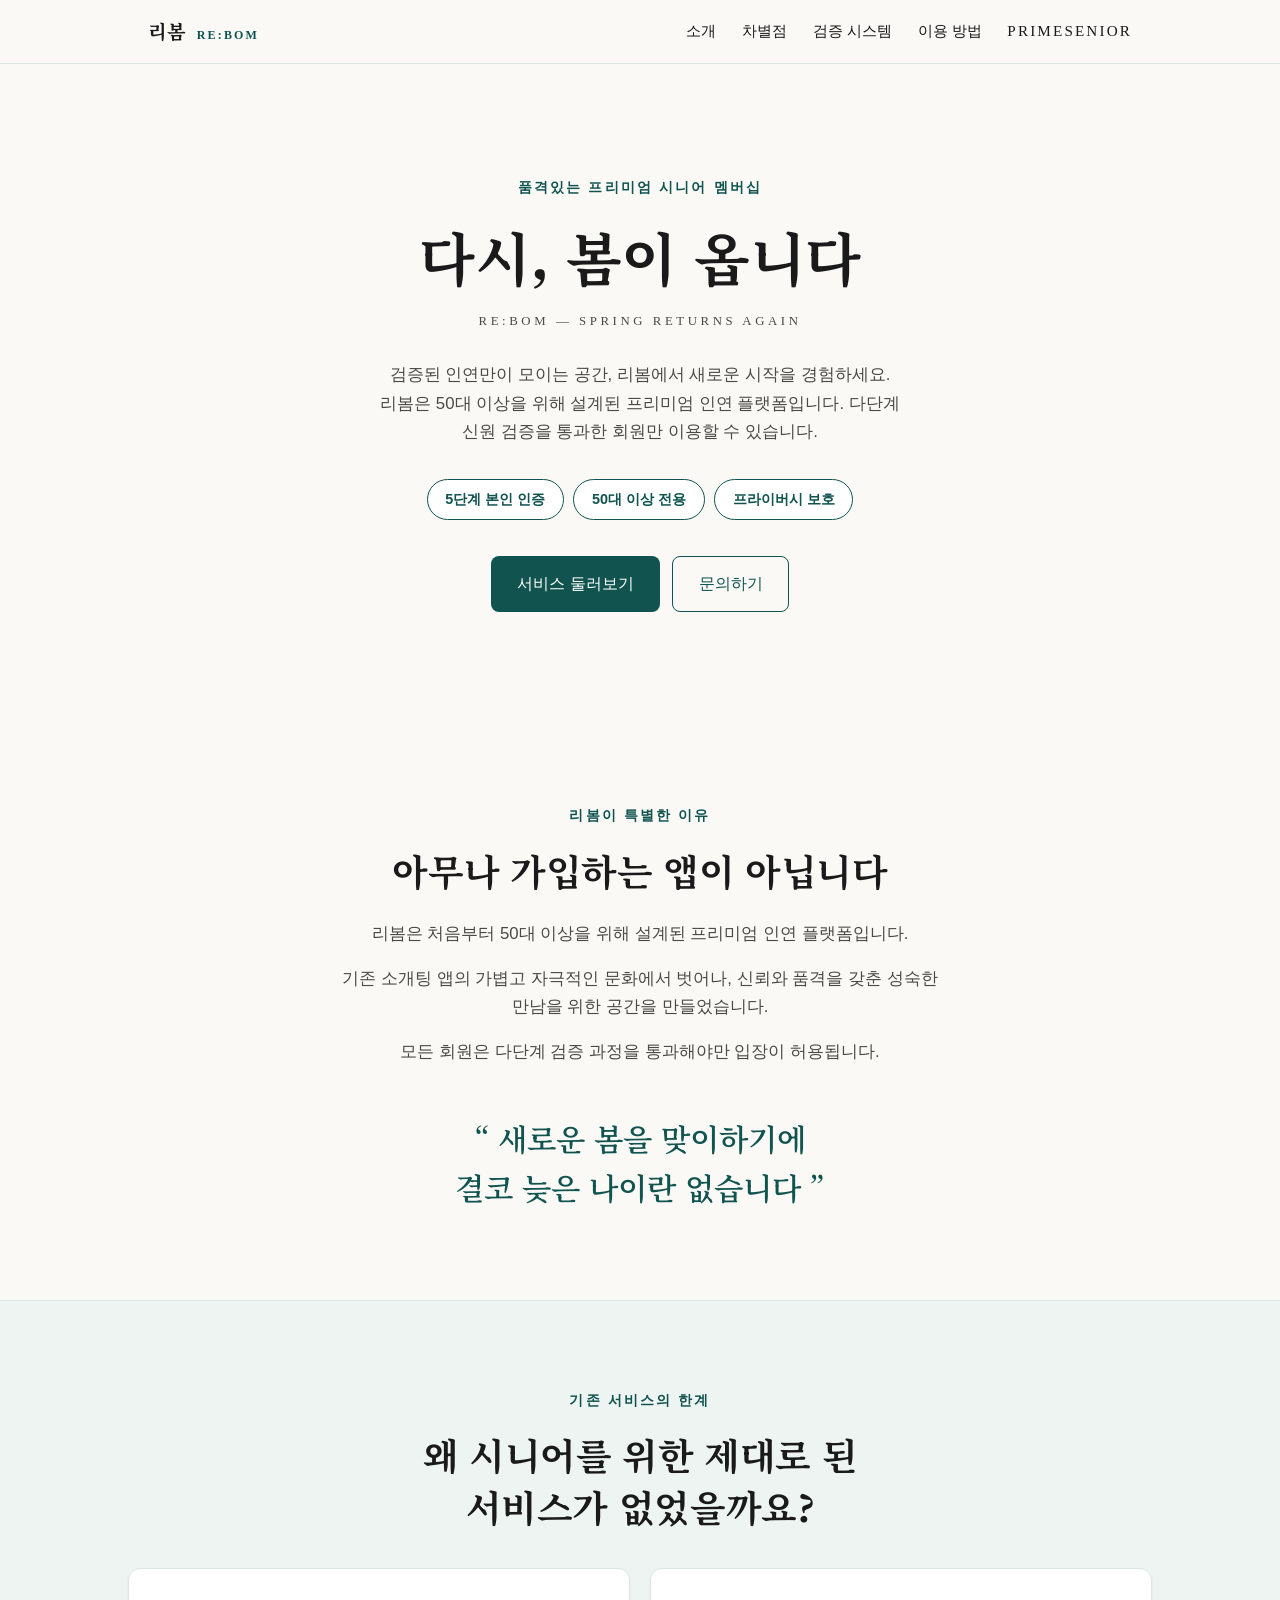
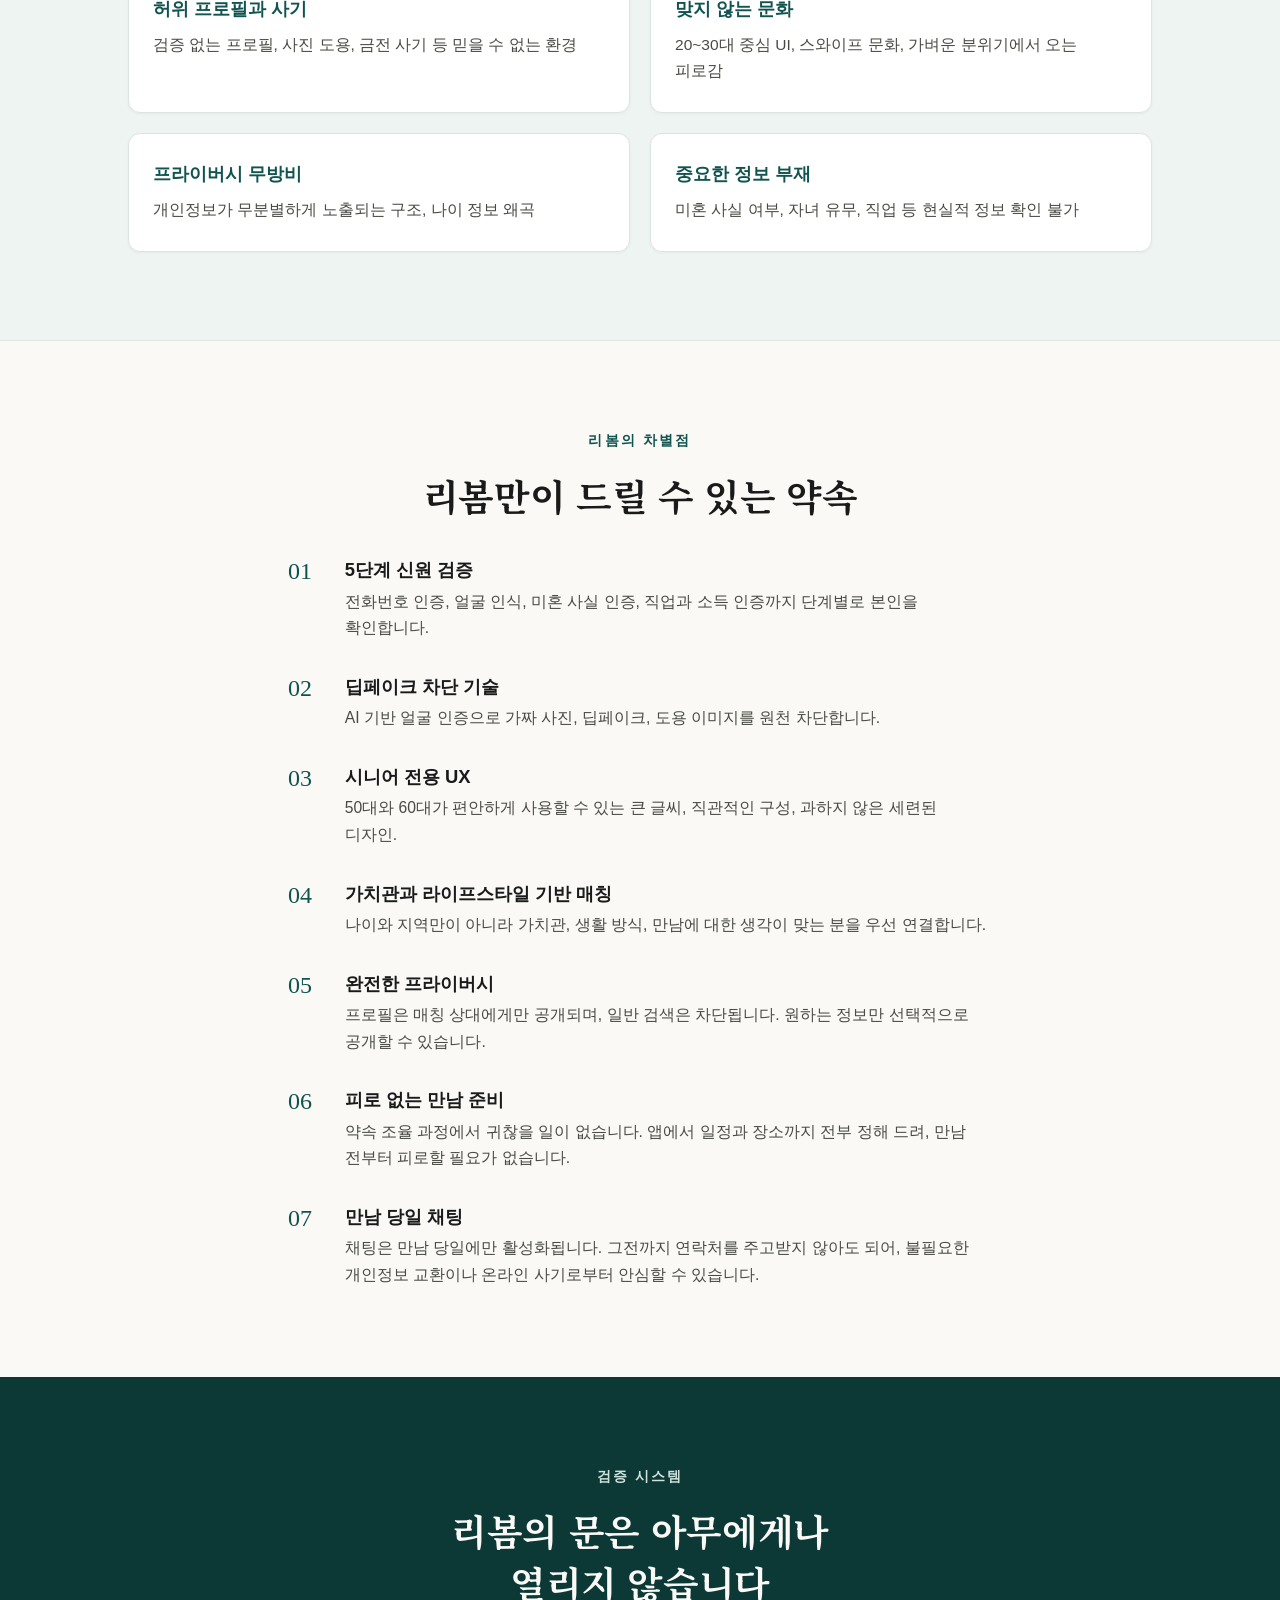
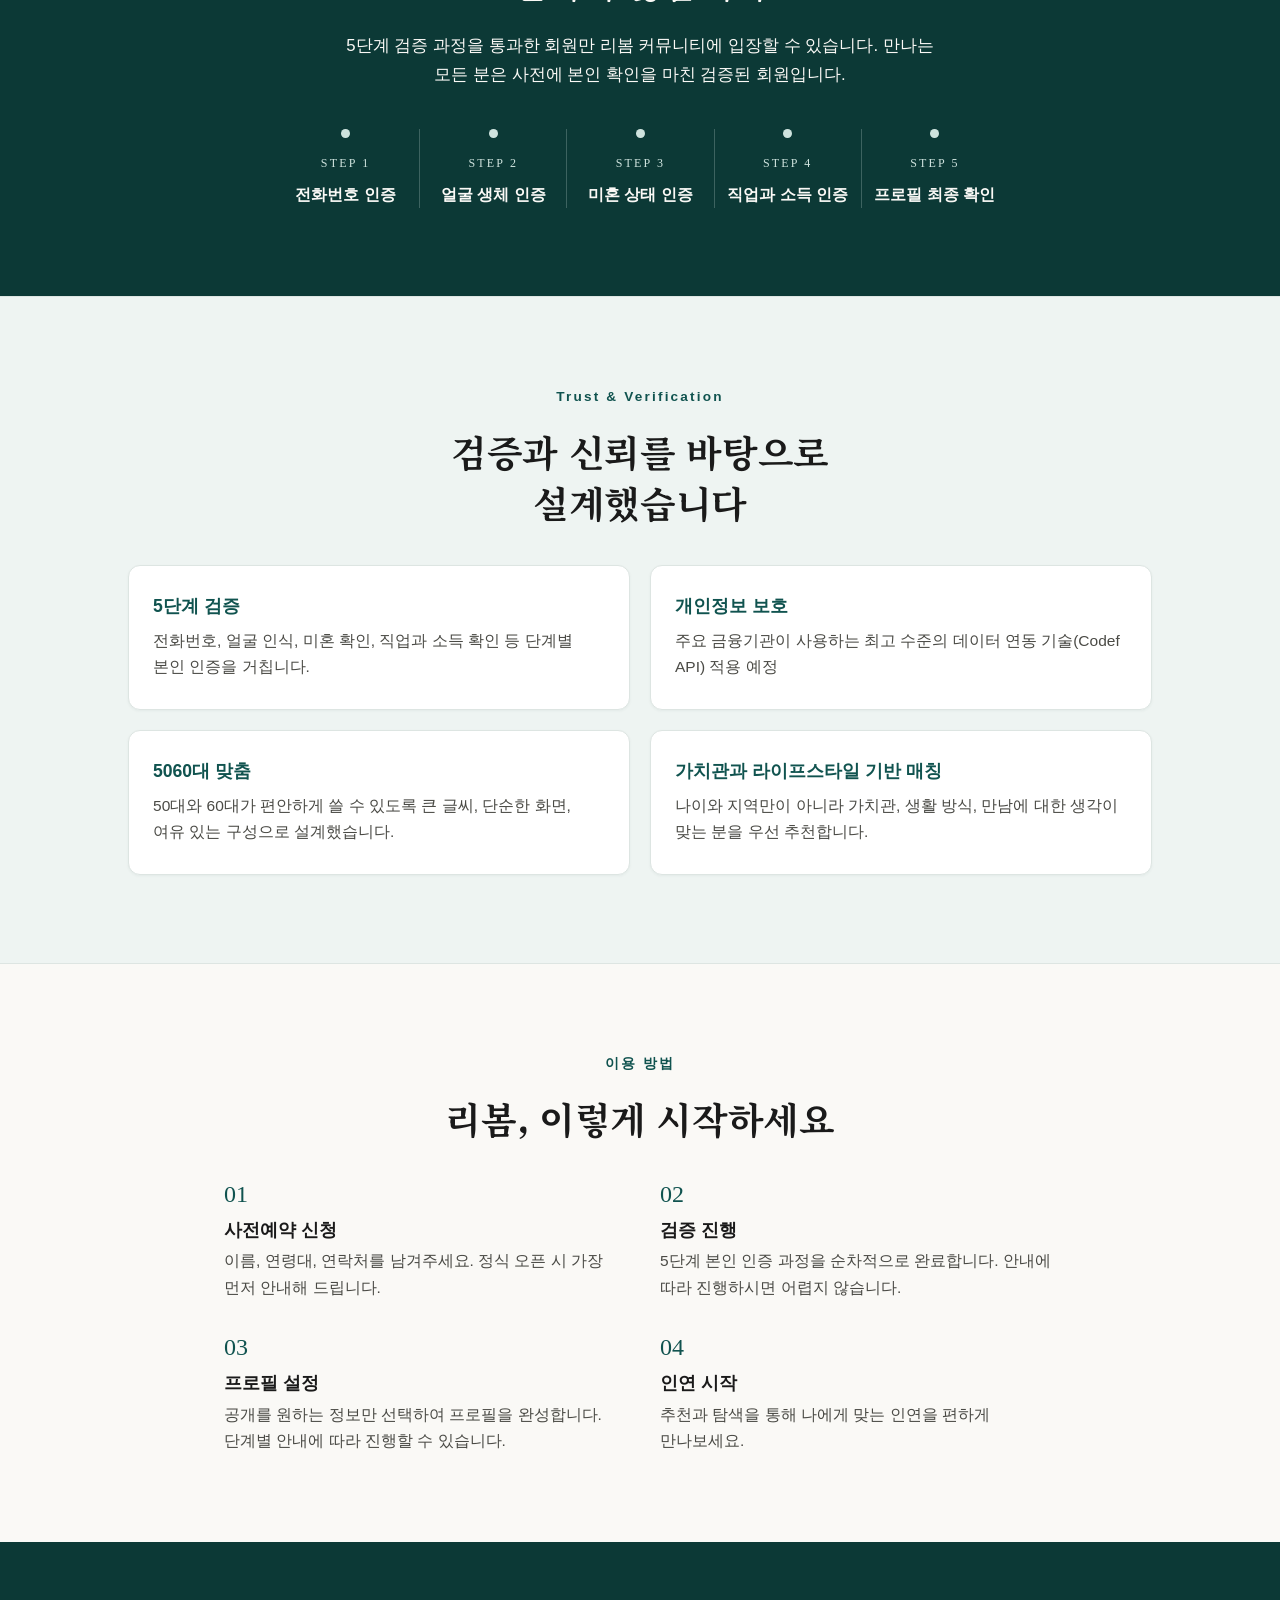
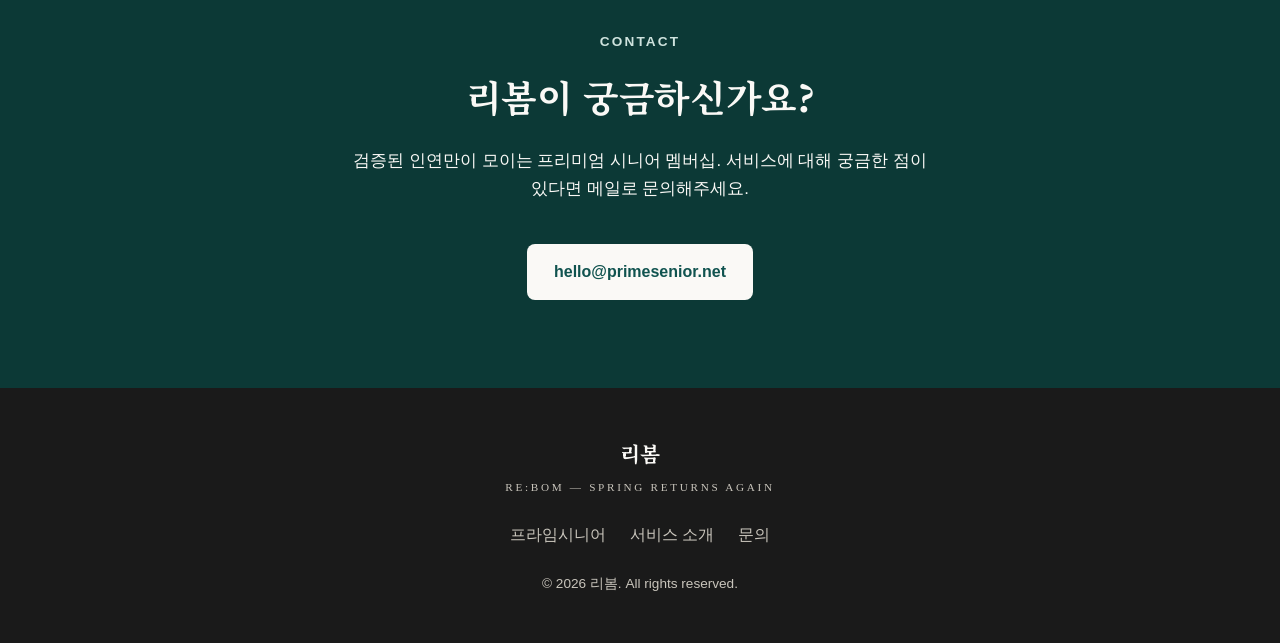
==== rebom/index.html @ aa9927de "Add /rebom page: RE:BOM intro remake, link main page to it Co-Authored-By: Claude Fable 5 <noreply@a" ====
<!DOCTYPE html>
<html lang="ko">
<head>
  <meta charset="UTF-8">
  <meta name="viewport" content="width=device-width, initial-scale=1.0">
  <title>리봄 — 품격있는 프리미엄 시니어 멤버십</title>
  <meta name="description" content="리봄은 50대 이상을 위해 설계된 프리미엄 인연 플랫폼입니다. 다단계 신원 검증을 통과한 회원만 이용할 수 있습니다.">
  <link rel="canonical" href="https://primesenior.net/rebom">
  <meta property="og:type" content="website">
  <meta property="og:title" content="리봄 — 품격있는 프리미엄 시니어 멤버십">
  <meta property="og:description" content="다시, 봄이 옵니다. 검증된 인연만이 모이는 공간, 리봄.">
  <meta property="og:url" content="https://primesenior.net/rebom">
  <link rel="icon" href="data:image/svg+xml,%3Csvg xmlns='http://www.w3.org/2000/svg' viewBox='0 0 100 100'%3E%3Crect width='100' height='100' rx='20' fill='%2310534f'/%3E%3Ctext x='50' y='68' font-size='44' font-family='Georgia,serif' fill='%23faf9f6' text-anchor='middle'%3E봄%3C/text%3E%3C/svg%3E">
  <link rel="preconnect" href="https://fonts.googleapis.com">
  <link rel="preconnect" href="https://fonts.gstatic.com" crossorigin>
  <link rel="stylesheet" href="https://fonts.googleapis.com/css2?family=Noto+Serif+KR:wght@600;700&display=swap">
  <link rel="stylesheet" href="/assets/rebom.css">
</head>
<body>
  <a class="skip-link" href="#main">본문으로 건너뛰기</a>

  <header class="site-header">
    <nav class="nav" aria-label="주요 메뉴">
      <a class="brand" href="#top">리봄 <span class="brand-en">RE:BOM</span></a>
      <button class="nav-toggle" type="button" aria-expanded="false" aria-controls="nav-menu">
        <span class="nav-toggle-label">메뉴</span>
        <span class="nav-toggle-bar" aria-hidden="true"></span>
      </button>
      <ul class="nav-menu" id="nav-menu">
        <li><a href="#about">소개</a></li>
        <li><a href="#difference">차별점</a></li>
        <li><a href="#verification">검증 시스템</a></li>
        <li><a href="#how">이용 방법</a></li>
        <li><a class="nav-parent" href="/">PRIMESENIOR</a></li>
      </ul>
    </nav>
  </header>

  <main id="main">
    <section class="hero" id="top">
      <p class="eyebrow">품격있는 프리미엄 시니어 멤버십</p>
      <h1>다시, 봄이 옵니다</h1>
      <p class="hero-en">RE:BOM — SPRING RETURNS AGAIN</p>
      <p class="hero-sub">
        검증된 인연만이 모이는 공간, 리봄에서 새로운 시작을 경험하세요.
        리봄은 50대 이상을 위해 설계된 프리미엄 인연 플랫폼입니다.
        다단계 신원 검증을 통과한 회원만 이용할 수 있습니다.
      </p>
      <ul class="badge-row" aria-label="핵심 특징">
        <li class="badge">5단계 본인 인증</li>
        <li class="badge">50대 이상 전용</li>
        <li class="badge">프라이버시 보호</li>
      </ul>
      <div class="hero-actions">
        <a class="btn btn-primary" href="#about">서비스 둘러보기</a>
        <a class="btn btn-ghost" href="mailto:hello@primesenior.net">문의하기</a>
      </div>
    </section>

    <section class="section" id="about" aria-labelledby="about-title">
      <p class="eyebrow">리봄이 특별한 이유</p>
      <h2 id="about-title">아무나 가입하는 앱이 아닙니다</h2>
      <div class="prose">
        <p>리봄은 처음부터 50대 이상을 위해 설계된 프리미엄 인연 플랫폼입니다.</p>
        <p>기존 소개팅 앱의 가볍고 자극적인 문화에서 벗어나, 신뢰와 품격을 갖춘 성숙한 만남을 위한 공간을 만들었습니다.</p>
        <p>모든 회원은 다단계 검증 과정을 통과해야만 입장이 허용됩니다.</p>
      </div>
      <blockquote class="quote">
        <p>새로운 봄을 맞이하기에<br>결코 늦은 나이란 없습니다</p>
      </blockquote>
    </section>

    <section class="section section-tint" id="problem" aria-labelledby="problem-title">
      <p class="eyebrow">기존 서비스의 한계</p>
      <h2 id="problem-title">왜 시니어를 위한 제대로 된<br>서비스가 없었을까요?</h2>
      <ul class="card-grid four">
        <li class="card">
          <h3>허위 프로필과 사기</h3>
          <p>검증 없는 프로필, 사진 도용, 금전 사기 등 믿을 수 없는 환경</p>
        </li>
        <li class="card">
          <h3>맞지 않는 문화</h3>
          <p>20~30대 중심 UI, 스와이프 문화, 가벼운 분위기에서 오는 피로감</p>
        </li>
        <li class="card">
          <h3>프라이버시 무방비</h3>
          <p>개인정보가 무분별하게 노출되는 구조, 나이 정보 왜곡</p>
        </li>
        <li class="card">
          <h3>중요한 정보 부재</h3>
          <p>미혼 사실 여부, 자녀 유무, 직업 등 현실적 정보 확인 불가</p>
        </li>
      </ul>
    </section>

    <section class="section" id="difference" aria-labelledby="difference-title">
      <p class="eyebrow">리봄의 차별점</p>
      <h2 id="difference-title">리봄만이 드릴 수 있는 약속</h2>
      <ol class="promise-list">
        <li>
          <span class="promise-num" aria-hidden="true">01</span>
          <div>
            <h3>5단계 신원 검증</h3>
            <p>전화번호 인증, 얼굴 인식, 미혼 사실 인증, 직업과 소득 인증까지 단계별로 본인을 확인합니다.</p>
          </div>
        </li>
        <li>
          <span class="promise-num" aria-hidden="true">02</span>
          <div>
            <h3>딥페이크 차단 기술</h3>
            <p>AI 기반 얼굴 인증으로 가짜 사진, 딥페이크, 도용 이미지를 원천 차단합니다.</p>
          </div>
        </li>
        <li>
          <span class="promise-num" aria-hidden="true">03</span>
          <div>
            <h3>시니어 전용 UX</h3>
            <p>50대와 60대가 편안하게 사용할 수 있는 큰 글씨, 직관적인 구성, 과하지 않은 세련된 디자인.</p>
          </div>
        </li>
        <li>
          <span class="promise-num" aria-hidden="true">04</span>
          <div>
            <h3>가치관과 라이프스타일 기반 매칭</h3>
            <p>나이와 지역만이 아니라 가치관, 생활 방식, 만남에 대한 생각이 맞는 분을 우선 연결합니다.</p>
          </div>
        </li>
        <li>
          <span class="promise-num" aria-hidden="true">05</span>
          <div>
            <h3>완전한 프라이버시</h3>
            <p>프로필은 매칭 상대에게만 공개되며, 일반 검색은 차단됩니다. 원하는 정보만 선택적으로 공개할 수 있습니다.</p>
          </div>
        </li>
        <li>
          <span class="promise-num" aria-hidden="true">06</span>
          <div>
            <h3>피로 없는 만남 준비</h3>
            <p>약속 조율 과정에서 귀찮을 일이 없습니다. 앱에서 일정과 장소까지 전부 정해 드려, 만남 전부터 피로할 필요가 없습니다.</p>
          </div>
        </li>
        <li>
          <span class="promise-num" aria-hidden="true">07</span>
          <div>
            <h3>만남 당일 채팅</h3>
            <p>채팅은 만남 당일에만 활성화됩니다. 그전까지 연락처를 주고받지 않아도 되어, 불필요한 개인정보 교환이나 온라인 사기로부터 안심할 수 있습니다.</p>
          </div>
        </li>
      </ol>
    </section>

    <section class="section section-dark" id="verification" aria-labelledby="verification-title">
      <p class="eyebrow">검증 시스템</p>
      <h2 id="verification-title">리봄의 문은 아무에게나<br>열리지 않습니다</h2>
      <p class="section-lead">
        5단계 검증 과정을 통과한 회원만 리봄 커뮤니티에 입장할 수 있습니다.
        만나는 모든 분은 사전에 본인 확인을 마친 검증된 회원입니다.
      </p>
      <ol class="step-list">
        <li><span class="step-tag">STEP 1</span><span class="step-name">전화번호 인증</span></li>
        <li><span class="step-tag">STEP 2</span><span class="step-name">얼굴 생체 인증</span></li>
        <li><span class="step-tag">STEP 3</span><span class="step-name">미혼 상태 인증</span></li>
        <li><span class="step-tag">STEP 4</span><span class="step-name">직업과 소득 인증</span></li>
        <li><span class="step-tag">STEP 5</span><span class="step-name">프로필 최종 확인</span></li>
      </ol>
    </section>

    <section class="section section-tint" id="trust" aria-labelledby="trust-title">
      <p class="eyebrow">Trust &amp; Verification</p>
      <h2 id="trust-title">검증과 신뢰를 바탕으로<br>설계했습니다</h2>
      <ul class="card-grid four">
        <li class="card">
          <h3>5단계 검증</h3>
          <p>전화번호, 얼굴 인식, 미혼 확인, 직업과 소득 확인 등 단계별 본인 인증을 거칩니다.</p>
        </li>
        <li class="card">
          <h3>개인정보 보호</h3>
          <p>주요 금융기관이 사용하는 최고 수준의 데이터 연동 기술(Codef API) 적용 예정</p>
        </li>
        <li class="card">
          <h3>5060대 맞춤</h3>
          <p>50대와 60대가 편안하게 쓸 수 있도록 큰 글씨, 단순한 화면, 여유 있는 구성으로 설계했습니다.</p>
        </li>
        <li class="card">
          <h3>가치관과 라이프스타일 기반 매칭</h3>
          <p>나이와 지역만이 아니라 가치관, 생활 방식, 만남에 대한 생각이 맞는 분을 우선 추천합니다.</p>
        </li>
      </ul>
    </section>

    <section class="section" id="how" aria-labelledby="how-title">
      <p class="eyebrow">이용 방법</p>
      <h2 id="how-title">리봄, 이렇게 시작하세요</h2>
      <ol class="how-grid">
        <li class="how-item">
          <span class="promise-num" aria-hidden="true">01</span>
          <h3>사전예약 신청</h3>
          <p>이름, 연령대, 연락처를 남겨주세요. 정식 오픈 시 가장 먼저 안내해 드립니다.</p>
        </li>
        <li class="how-item">
          <span class="promise-num" aria-hidden="true">02</span>
          <h3>검증 진행</h3>
          <p>5단계 본인 인증 과정을 순차적으로 완료합니다. 안내에 따라 진행하시면 어렵지 않습니다.</p>
        </li>
        <li class="how-item">
          <span class="promise-num" aria-hidden="true">03</span>
          <h3>프로필 설정</h3>
          <p>공개를 원하는 정보만 선택하여 프로필을 완성합니다. 단계별 안내에 따라 진행할 수 있습니다.</p>
        </li>
        <li class="how-item">
          <span class="promise-num" aria-hidden="true">04</span>
          <h3>인연 시작</h3>
          <p>추천과 탐색을 통해 나에게 맞는 인연을 편하게 만나보세요.</p>
        </li>
      </ol>
    </section>

    <section class="section section-dark" id="contact" aria-labelledby="contact-title">
      <p class="eyebrow">CONTACT</p>
      <h2 id="contact-title">리봄이 궁금하신가요?</h2>
      <p class="section-lead">
        검증된 인연만이 모이는 프리미엄 시니어 멤버십.
        서비스에 대해 궁금한 점이 있다면 메일로 문의해주세요.
      </p>
      <a class="btn btn-light" href="mailto:hello@primesenior.net">hello@primesenior.net</a>
    </section>
  </main>

  <footer class="site-footer">
    <p class="footer-brand">리봄</p>
    <p class="footer-en">RE:BOM — SPRING RETURNS AGAIN</p>
    <nav aria-label="바닥글 메뉴">
      <ul class="footer-links">
        <li><a href="/">프라임시니어</a></li>
        <li><a href="#about">서비스 소개</a></li>
        <li><a href="mailto:hello@primesenior.net">문의</a></li>
      </ul>
    </nav>
    <p class="footer-copy">© 2026 리봄. All rights reserved.</p>
  </footer>

  <script src="/assets/script.js"></script>
</body>
</html>
---- assets/rebom.css ----
/* RE:BOM — warm cream + deep teal, serif display, AAA contrast.
   Contrast on #faf9f6: #1a1a1a 16.5:1, #4a4a45 8.5:1, #10534f 8.4:1.
   On tint #eef4f2: #10534f 8.0:1, #4a4a45 8.0:1.
   On dark #0c3936: #faf9f6 12.1:1, #cfe3de 9.5:1. White on #10534f 8.9:1. */

:root {
  --bg: #faf9f6;
  --tint: #eef4f2;
  --ink: #1a1a1a;
  --muted: #4a4a45;
  --accent: #10534f;
  --accent-hover: #0b3f3c;
  --dark: #0c3936;
  --dark-soft: #cfe3de;
  --line: #dde5e2;
  --serif: "Noto Serif KR", "Apple SD Gothic Neo", serif;
  --sans: "Apple SD Gothic Neo", "Pretendard", "Noto Sans KR", -apple-system, sans-serif;
}

* {
  margin: 0;
  padding: 0;
  box-sizing: border-box;
}

html {
  scroll-behavior: smooth;
}

@media (prefers-reduced-motion: reduce) {
  html {
    scroll-behavior: auto;
  }
  *,
  *::before,
  *::after {
    animation-duration: 0.01ms !important;
    animation-iteration-count: 1 !important;
    transition-duration: 0.01ms !important;
  }
}

body {
  font-family: var(--sans);
  background: var(--bg);
  color: var(--ink);
  line-height: 1.7;
  word-break: keep-all;
}

h1, h2 {
  font-family: var(--serif);
  font-weight: 700;
  line-height: 1.4;
  letter-spacing: -0.01em;
}

h3 {
  line-height: 1.4;
}

a {
  color: var(--accent);
}

a:focus-visible,
button:focus-visible {
  outline: 3px solid var(--accent);
  outline-offset: 3px;
  border-radius: 2px;
}

.section-dark a:focus-visible {
  outline-color: var(--bg);
}

.skip-link {
  position: absolute;
  left: -9999px;
  top: 0;
  background: var(--accent);
  color: #fff;
  padding: 0.75rem 1.25rem;
  z-index: 100;
}

.skip-link:focus {
  left: 0;
}

/* Header */
.site-header {
  position: sticky;
  top: 0;
  background: var(--bg);
  border-bottom: 1px solid var(--line);
  z-index: 10;
}

.nav {
  display: flex;
  flex-wrap: wrap;
  align-items: center;
  justify-content: space-between;
  max-width: 64rem;
  margin: 0 auto;
  padding: 0.9rem 1.25rem;
}

.brand {
  font-family: var(--serif);
  font-weight: 700;
  font-size: 1.2rem;
  color: var(--ink);
  text-decoration: none;
}

.brand-en {
  font-family: Georgia, "Times New Roman", serif;
  font-size: 0.75rem;
  letter-spacing: 0.18em;
  color: var(--accent);
  margin-left: 0.3rem;
}

.nav-toggle {
  display: inline-flex;
  align-items: center;
  gap: 0.5rem;
  background: none;
  border: 1px solid var(--line);
  border-radius: 6px;
  padding: 0.45rem 0.8rem;
  font-size: 0.9rem;
  color: var(--ink);
  cursor: pointer;
}

.nav-toggle-bar {
  display: inline-block;
  width: 1rem;
  height: 2px;
  background: var(--ink);
  box-shadow: 0 5px 0 var(--ink), 0 -5px 0 var(--ink);
}

.nav-menu {
  display: none;
  list-style: none;
  width: 100%;
  padding-top: 0.75rem;
}

.nav-menu.open {
  display: block;
}

.nav-menu a {
  display: block;
  padding: 0.7rem 0.25rem;
  color: var(--ink);
  text-decoration: none;
  border-top: 1px solid var(--line);
  font-size: 1rem;
}

.nav-menu a:hover {
  color: var(--accent);
}

.nav-parent {
  font-family: Georgia, "Times New Roman", serif;
  font-size: 0.8rem;
  letter-spacing: 0.14em;
}

/* Hero */
.hero {
  max-width: 64rem;
  margin: 0 auto;
  padding: 4.5rem 1.25rem 4.5rem;
  text-align: center;
}

.eyebrow {
  font-size: 0.85rem;
  letter-spacing: 0.16em;
  color: var(--accent);
  font-weight: 600;
  margin-bottom: 1.1rem;
}

.hero h1 {
  font-size: clamp(2.2rem, 7.5vw, 3.6rem);
  margin-bottom: 0.9rem;
}

.hero-en {
  font-family: Georgia, "Times New Roman", serif;
  font-size: 0.8rem;
  letter-spacing: 0.28em;
  color: var(--muted);
  margin-bottom: 1.75rem;
}

.hero-sub {
  font-size: 1.05rem;
  color: var(--muted);
  max-width: 34rem;
  margin: 0 auto 2rem;
}

.badge-row {
  list-style: none;
  display: flex;
  flex-wrap: wrap;
  justify-content: center;
  gap: 0.6rem;
  margin-bottom: 2.25rem;
}

.badge {
  border: 1px solid var(--accent);
  color: var(--accent);
  border-radius: 999px;
  padding: 0.45rem 1.1rem;
  font-size: 0.9rem;
  font-weight: 600;
  background: #fff;
}

.hero-actions {
  display: flex;
  flex-wrap: wrap;
  justify-content: center;
  gap: 0.75rem;
}

/* Buttons */
.btn {
  display: inline-block;
  padding: 0.85rem 1.6rem;
  border-radius: 8px;
  font-size: 1rem;
  text-decoration: none;
  border: 1px solid transparent;
  transition: background-color 0.15s ease, transform 0.15s ease;
}

.btn:hover {
  transform: translateY(-1px);
}

.btn-primary {
  background: var(--accent);
  color: #fff;
}

.btn-primary:hover {
  background: var(--accent-hover);
}

.btn-ghost {
  border-color: var(--accent);
  color: var(--accent);
}

.btn-ghost:hover {
  background: var(--tint);
}

.btn-light {
  background: var(--bg);
  color: var(--accent);
  font-weight: 600;
}

.btn-light:hover {
  background: var(--tint);
}

/* Sections */
.section {
  padding: 4rem 1.25rem;
}

.section > * {
  max-width: 64rem;
  margin-left: auto;
  margin-right: auto;
}

.section .eyebrow,
.section h2 {
  text-align: center;
}

.section h2 {
  font-size: clamp(1.55rem, 5vw, 2.3rem);
  margin-bottom: 1.5rem;
}

.section-lead {
  font-size: 1.05rem;
  color: var(--muted);
  max-width: 38rem;
  text-align: center;
}

.section-tint {
  background: var(--tint);
  border-top: 1px solid var(--line);
  border-bottom: 1px solid var(--line);
}

.section-dark {
  background: var(--dark);
  color: var(--bg);
  text-align: center;
}

.section-dark .eyebrow {
  color: var(--dark-soft);
}

.section-dark .section-lead {
  color: var(--bg);
  margin-bottom: 2.5rem;
}

/* About prose + quote */
.prose {
  max-width: 38rem;
  text-align: center;
  color: var(--muted);
  font-size: 1.05rem;
}

.prose p + p {
  margin-top: 1rem;
}

.quote {
  margin-top: 3rem;
  text-align: center;
}

.quote p {
  font-family: var(--serif);
  font-weight: 600;
  font-size: clamp(1.35rem, 4.5vw, 1.9rem);
  line-height: 1.6;
  color: var(--accent);
}

.quote p::before {
  content: "“ ";
}

.quote p::after {
  content: " ”";
}

/* Cards */
.card-grid {
  list-style: none;
  display: grid;
  gap: 1rem;
  margin-top: 2.25rem;
}

.card {
  background: #fff;
  border: 1px solid var(--line);
  border-radius: 12px;
  padding: 1.75rem 1.5rem;
  box-shadow: 0 1px 3px rgba(12, 57, 54, 0.05);
}

.card h3 {
  font-size: 1.1rem;
  margin-bottom: 0.6rem;
  color: var(--accent);
}

.card p {
  color: var(--muted);
  font-size: 0.97rem;
}

/* Promise list */
.promise-list {
  list-style: none;
  max-width: 44rem;
  margin-top: 2.25rem;
  display: grid;
  gap: 1.75rem;
}

.promise-list li {
  display: flex;
  gap: 1.15rem;
  align-items: flex-start;
}

.promise-num {
  font-family: Georgia, "Times New Roman", serif;
  font-size: 1.5rem;
  line-height: 1.2;
  color: var(--accent);
  min-width: 2.4rem;
}

.promise-list h3 {
  font-size: 1.15rem;
  margin-bottom: 0.35rem;
}

.promise-list p {
  color: var(--muted);
  font-size: 0.98rem;
}

/* Verification steps */
.step-list {
  list-style: none;
  max-width: 22rem;
  margin-top: 0.5rem;
  display: grid;
  gap: 0;
  text-align: left;
}

.step-list li {
  display: flex;
  align-items: center;
  gap: 1rem;
  padding: 1rem 0;
  position: relative;
  padding-left: 1.5rem;
}

.step-list li::before {
  content: "";
  position: absolute;
  left: 0;
  top: 50%;
  width: 0.55rem;
  height: 0.55rem;
  border-radius: 50%;
  background: var(--dark-soft);
  transform: translateY(-50%);
}

.step-list li + li {
  border-top: 1px solid rgba(207, 227, 222, 0.25);
}

.step-tag {
  font-family: Georgia, "Times New Roman", serif;
  font-size: 0.75rem;
  letter-spacing: 0.18em;
  color: var(--dark-soft);
  min-width: 4.2rem;
}

.step-name {
  font-size: 1.05rem;
  font-weight: 600;
}

/* How grid */
.how-grid {
  list-style: none;
  max-width: 44rem;
  margin-top: 2.25rem;
  display: grid;
  gap: 1.5rem;
}

.how-item h3 {
  font-size: 1.1rem;
  margin: 0.5rem 0 0.35rem;
}

.how-item p {
  color: var(--muted);
  font-size: 0.97rem;
}

/* Footer */
.site-footer {
  background: var(--ink);
  color: #c9c5bc;
  padding: 3rem 1.25rem;
  text-align: center;
}

.footer-brand {
  font-family: var(--serif);
  font-weight: 700;
  font-size: 1.3rem;
  color: var(--bg);
  margin-bottom: 0.4rem;
}

.footer-en {
  font-family: Georgia, "Times New Roman", serif;
  font-size: 0.7rem;
  letter-spacing: 0.24em;
  margin-bottom: 1.5rem;
}

.footer-links {
  list-style: none;
  display: flex;
  justify-content: center;
  flex-wrap: wrap;
  gap: 1.5rem;
  margin-bottom: 1.5rem;
}

.footer-links a {
  color: #c9c5bc;
  text-decoration: none;
}

.footer-links a:hover {
  color: var(--bg);
  text-decoration: underline;
}

.footer-links a:focus-visible {
  outline-color: var(--bg);
}

.footer-copy {
  font-size: 0.85rem;
}

/* Desktop */
@media (min-width: 48rem) {
  .nav-toggle {
    display: none;
  }

  .nav-menu {
    display: flex;
    width: auto;
    gap: 1.6rem;
    padding-top: 0;
    align-items: center;
  }

  .nav-menu a {
    border-top: none;
    padding: 0.25rem 0;
    font-size: 0.95rem;
  }

  .hero {
    padding: 7rem 1.5rem 6.5rem;
  }

  .section {
    padding: 5.5rem 1.5rem;
  }

  .card-grid.four {
    grid-template-columns: repeat(2, 1fr);
    gap: 1.25rem;
  }

  .promise-list {
    gap: 2rem;
  }

  .step-list {
    max-width: 46rem;
    grid-template-columns: repeat(5, 1fr);
    text-align: center;
    margin-top: 1.5rem;
  }

  .step-list li {
    flex-direction: column;
    gap: 0.5rem;
    padding: 0 0.75rem;
  }

  .step-list li::before {
    position: static;
    transform: none;
    margin-bottom: 0.4rem;
  }

  .step-list li + li {
    border-top: none;
    border-left: 1px solid rgba(207, 227, 222, 0.25);
  }

  .step-tag {
    min-width: 0;
  }

  .step-name {
    font-size: 1rem;
  }

  .how-grid {
    grid-template-columns: repeat(2, 1fr);
    gap: 2rem 2.5rem;
    max-width: 52rem;
  }
}
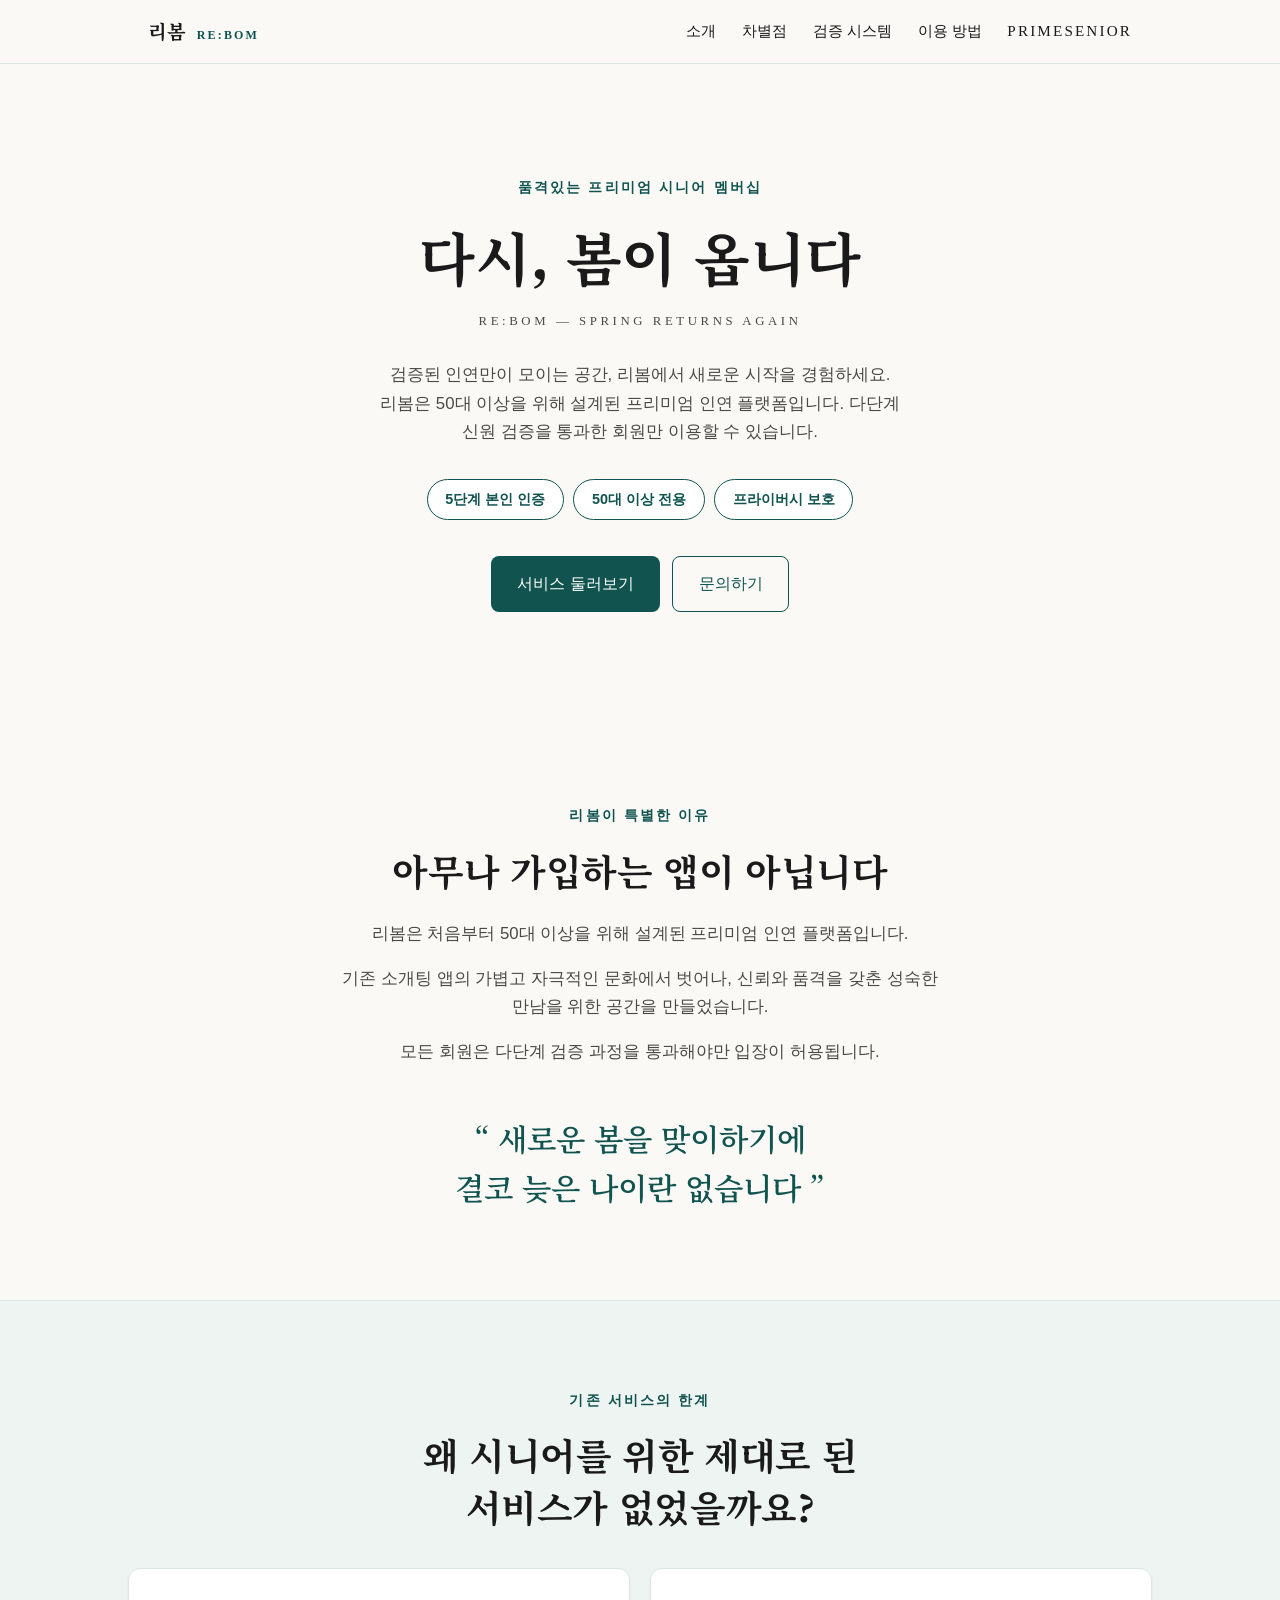
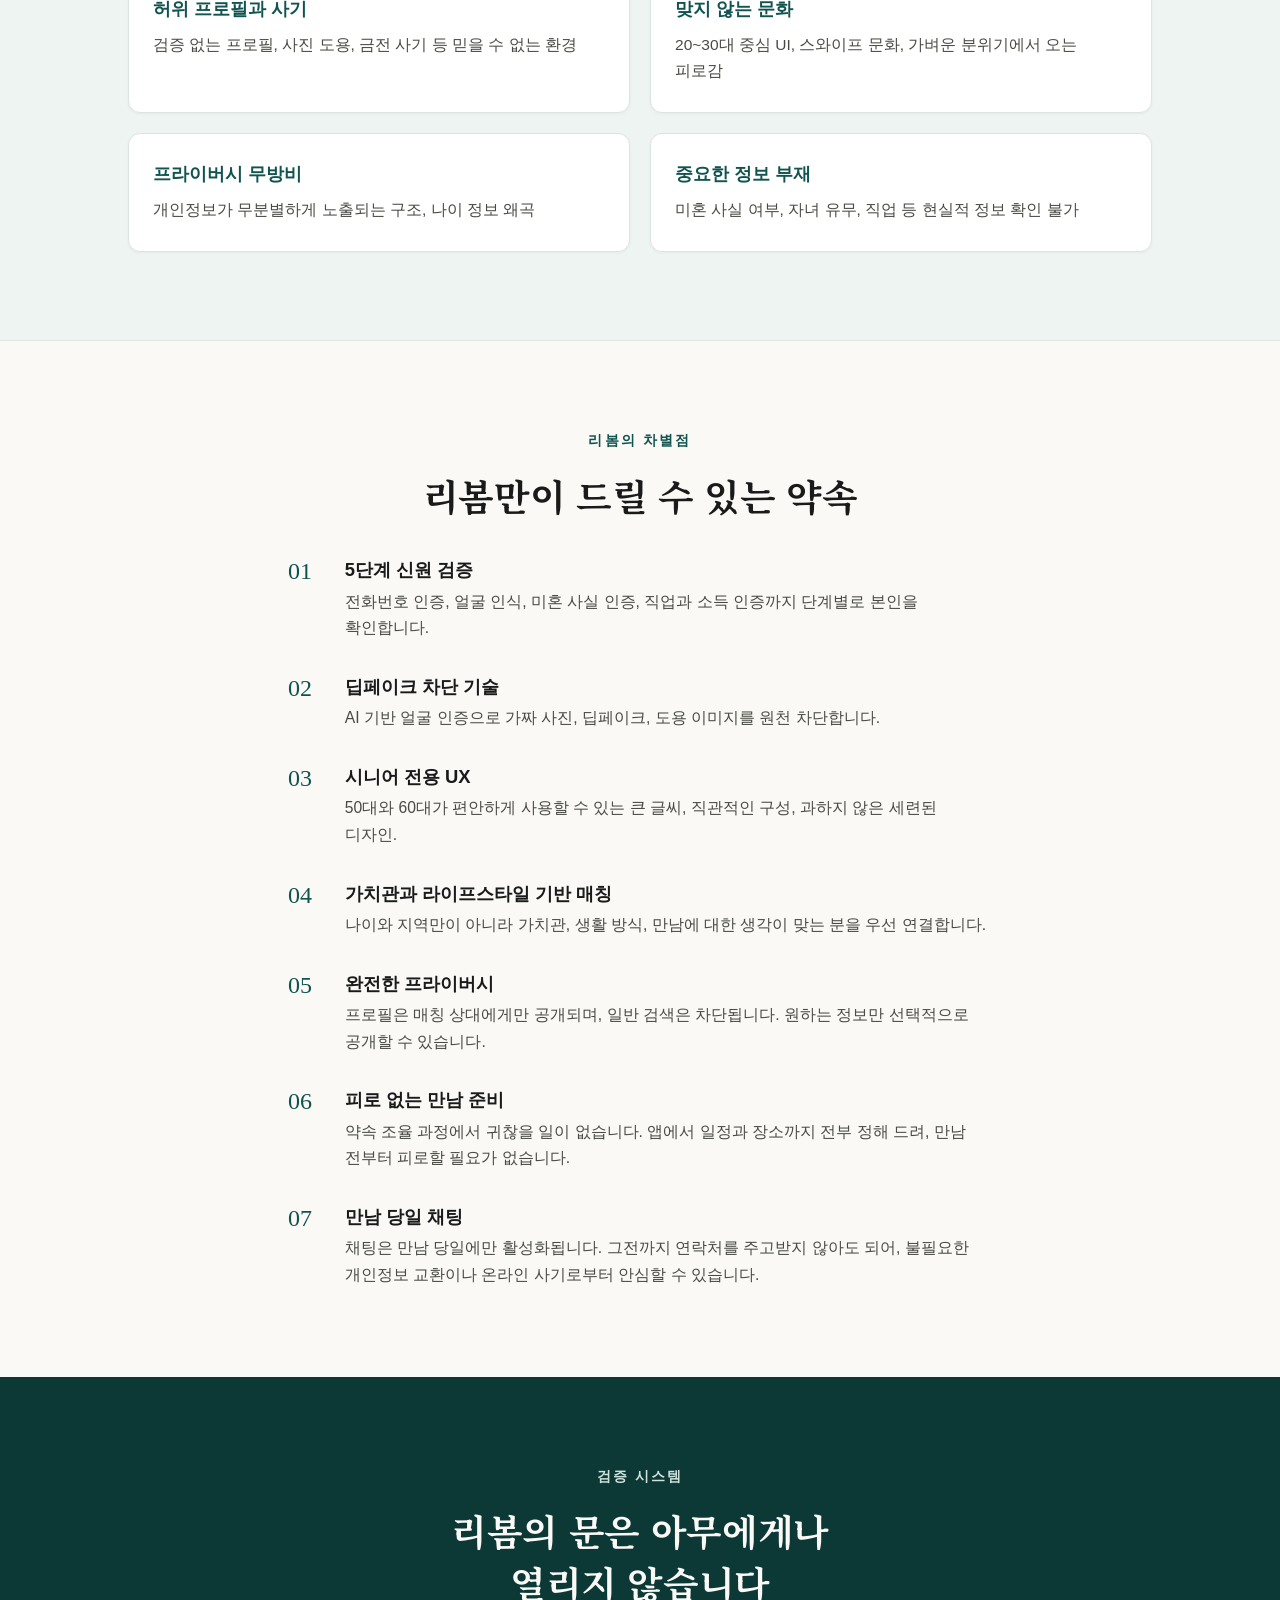
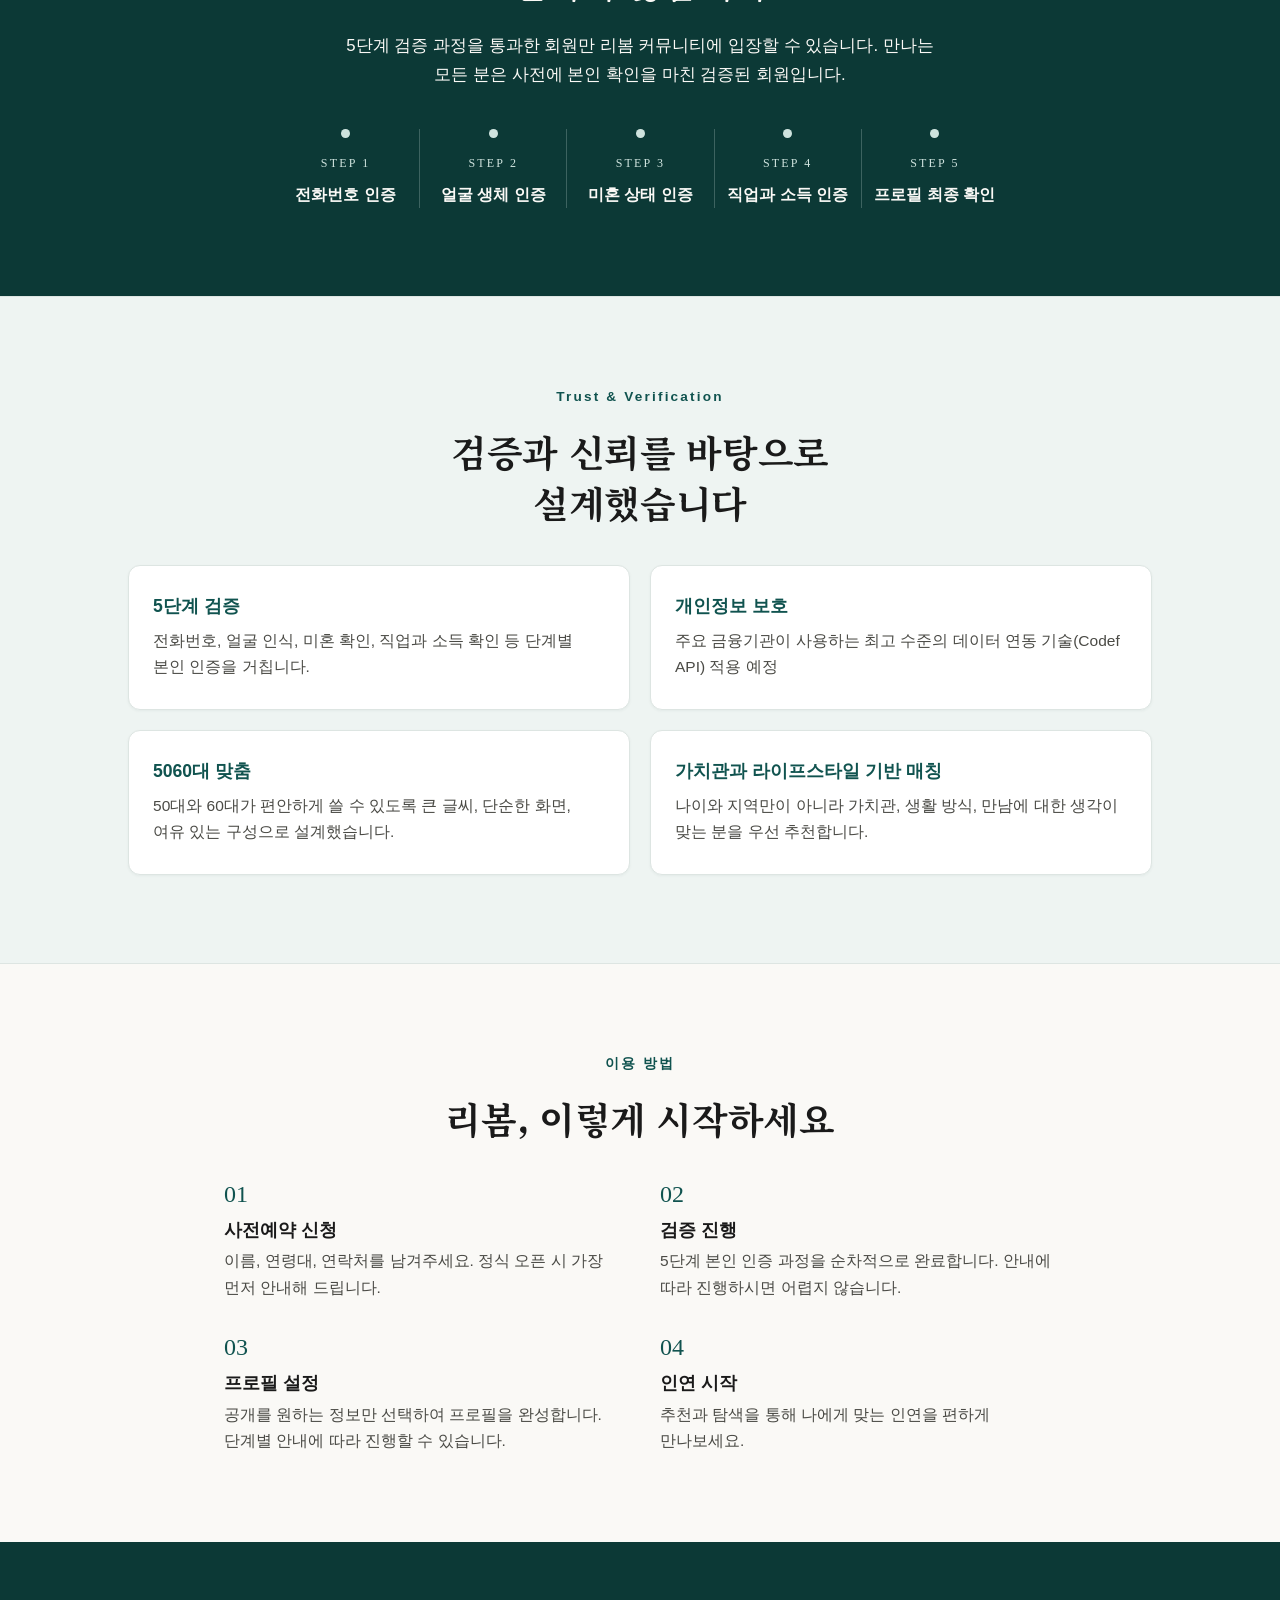
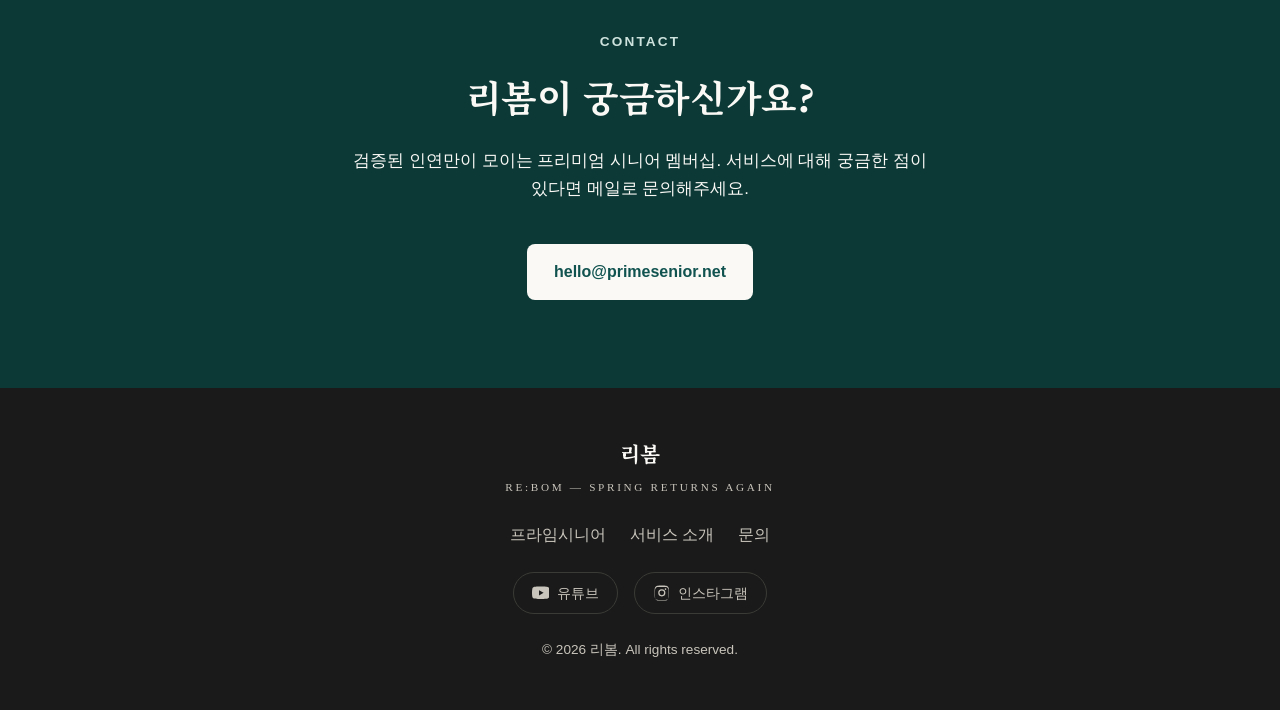
==== commit 15318bc7: "Add social links to /rebom footer Co-Authored-By: Claude Fable 5 <noreply@anthropic.com>" ====
--- a/rebom/index.html
+++ b/rebom/index.html
@@ -236,6 +236,20 @@
         <li><a href="mailto:hello@primesenior.net">문의</a></li>
       </ul>
     </nav>
+    <ul class="footer-social" aria-label="SNS 계정">
+      <li>
+        <a href="https://www.youtube.com/@primesenior0530" target="_blank" rel="noopener">
+          <svg class="social-icon" viewBox="0 0 24 24" aria-hidden="true" focusable="false"><path fill="currentColor" d="M23.5 6.2a3 3 0 0 0-2.1-2.1C19.5 3.5 12 3.5 12 3.5s-7.5 0-9.4.6A3 3 0 0 0 .5 6.2 31.3 31.3 0 0 0 0 12a31.3 31.3 0 0 0 .5 5.8 3 3 0 0 0 2.1 2.1c1.9.6 9.4.6 9.4.6s7.5 0 9.4-.6a3 3 0 0 0 2.1-2.1A31.3 31.3 0 0 0 24 12a31.3 31.3 0 0 0-.5-5.8zM9.6 15.6V8.4L15.8 12l-6.2 3.6z"/></svg>
+          <span>유튜브</span>
+        </a>
+      </li>
+      <li>
+        <a href="https://www.instagram.com/re.bom_/" target="_blank" rel="noopener">
+          <svg class="social-icon" viewBox="0 0 24 24" aria-hidden="true" focusable="false"><path fill="currentColor" d="M12 2.2c3.2 0 3.6 0 4.8.1 1.2.1 1.8.2 2.2.4.6.2 1 .5 1.4.9.4.4.7.8.9 1.4.2.4.4 1 .4 2.2.1 1.2.1 1.6.1 4.8s0 3.6-.1 4.8c-.1 1.2-.2 1.8-.4 2.2-.2.6-.5 1-.9 1.4-.4.4-.8.7-1.4.9-.4.2-1 .4-2.2.4-1.2.1-1.6.1-4.8.1s-3.6 0-4.8-.1c-1.2-.1-1.8-.2-2.2-.4a3.9 3.9 0 0 1-1.4-.9c-.4-.4-.7-.8-.9-1.4-.2-.4-.4-1-.4-2.2-.1-1.2-.1-1.6-.1-4.8s0-3.6.1-4.8c.1-1.2.2-1.8.4-2.2.2-.6.5-1 .9-1.4.4-.4.8-.7 1.4-.9.4-.2 1-.4 2.2-.4 1.2-.1 1.6-.1 4.8-.1zm0 1.8c-3.1 0-3.5 0-4.7.1-1.1.1-1.7.2-2.1.4-.5.2-.9.4-1.2.8-.4.3-.6.7-.8 1.2-.2.4-.3 1-.4 2.1-.1 1.2-.1 1.6-.1 4.7s0 3.5.1 4.7c.1 1.1.2 1.7.4 2.1.2.5.4.9.8 1.2.3.4.7.6 1.2.8.4.2 1 .3 2.1.4 1.2.1 1.6.1 4.7.1s3.5 0 4.7-.1c1.1-.1 1.7-.2 2.1-.4.5-.2.9-.4 1.2-.8.4-.3.6-.7.8-1.2.2-.4.3-1 .4-2.1.1-1.2.1-1.6.1-4.7s0-3.5-.1-4.7c-.1-1.1-.2-1.7-.4-2.1a3.2 3.2 0 0 0-.8-1.2 3.2 3.2 0 0 0-1.2-.8c-.4-.2-1-.3-2.1-.4-1.2-.1-1.6-.1-4.7-.1zm0 3.1a4.9 4.9 0 1 1 0 9.8 4.9 4.9 0 0 1 0-9.8zm0 8.1a3.2 3.2 0 1 0 0-6.4 3.2 3.2 0 0 0 0 6.4zm6.2-8.3a1.1 1.1 0 1 1-2.3 0 1.1 1.1 0 0 1 2.3 0z"/></svg>
+          <span>인스타그램</span>
+        </a>
+      </li>
+    </ul>
     <p class="footer-copy">© 2026 리봄. All rights reserved.</p>
   </footer>
 
--- a/assets/rebom.css
+++ b/assets/rebom.css
@@ -534,6 +534,41 @@
   outline-color: var(--bg);
 }
 
+.footer-social {
+  list-style: none;
+  display: flex;
+  justify-content: center;
+  flex-wrap: wrap;
+  gap: 1rem;
+  margin-bottom: 1.5rem;
+}
+
+.footer-social a {
+  display: inline-flex;
+  align-items: center;
+  gap: 0.5rem;
+  color: #c9c5bc;
+  text-decoration: none;
+  border: 1px solid #3a3a36;
+  border-radius: 999px;
+  padding: 0.5rem 1.1rem;
+  font-size: 0.9rem;
+}
+
+.footer-social a:hover {
+  color: var(--bg);
+  border-color: var(--bg);
+}
+
+.footer-social a:focus-visible {
+  outline-color: var(--bg);
+}
+
+.social-icon {
+  width: 1.1rem;
+  height: 1.1rem;
+}
+
 .footer-copy {
   font-size: 0.85rem;
 }
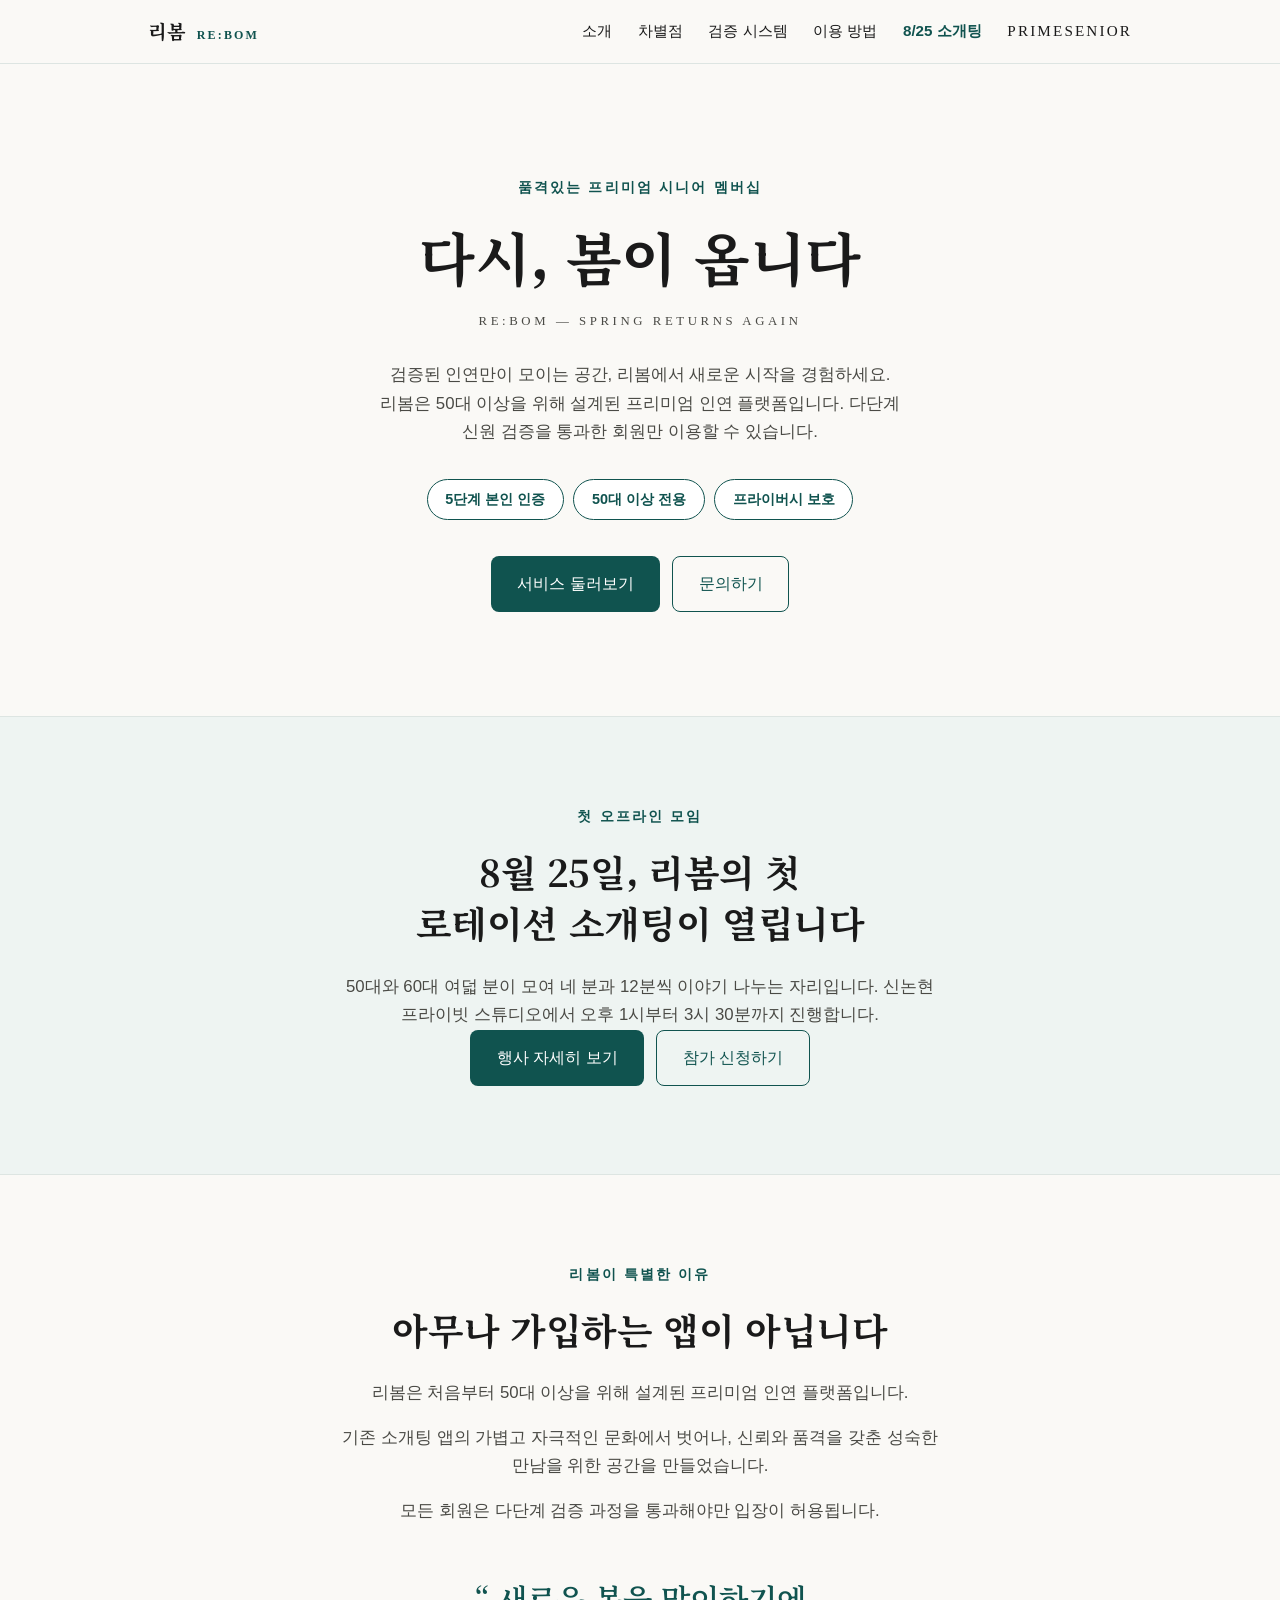
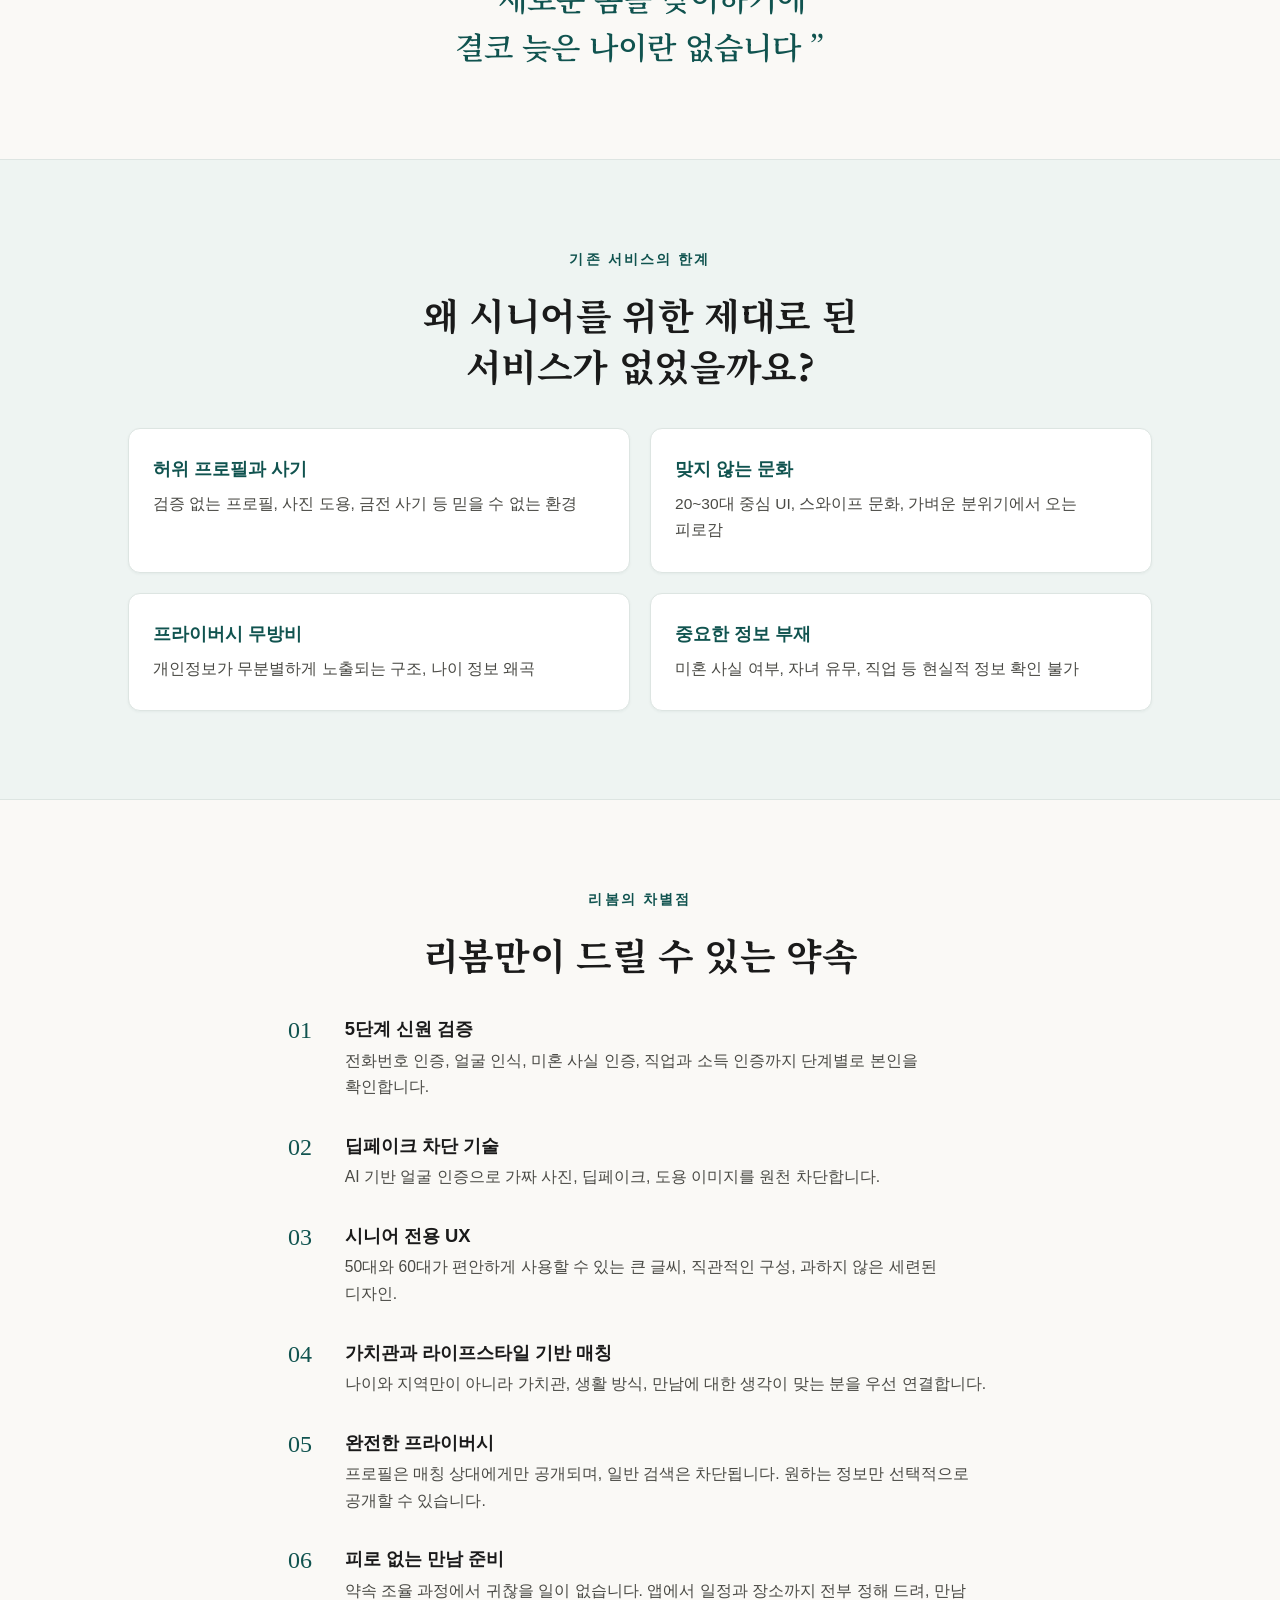
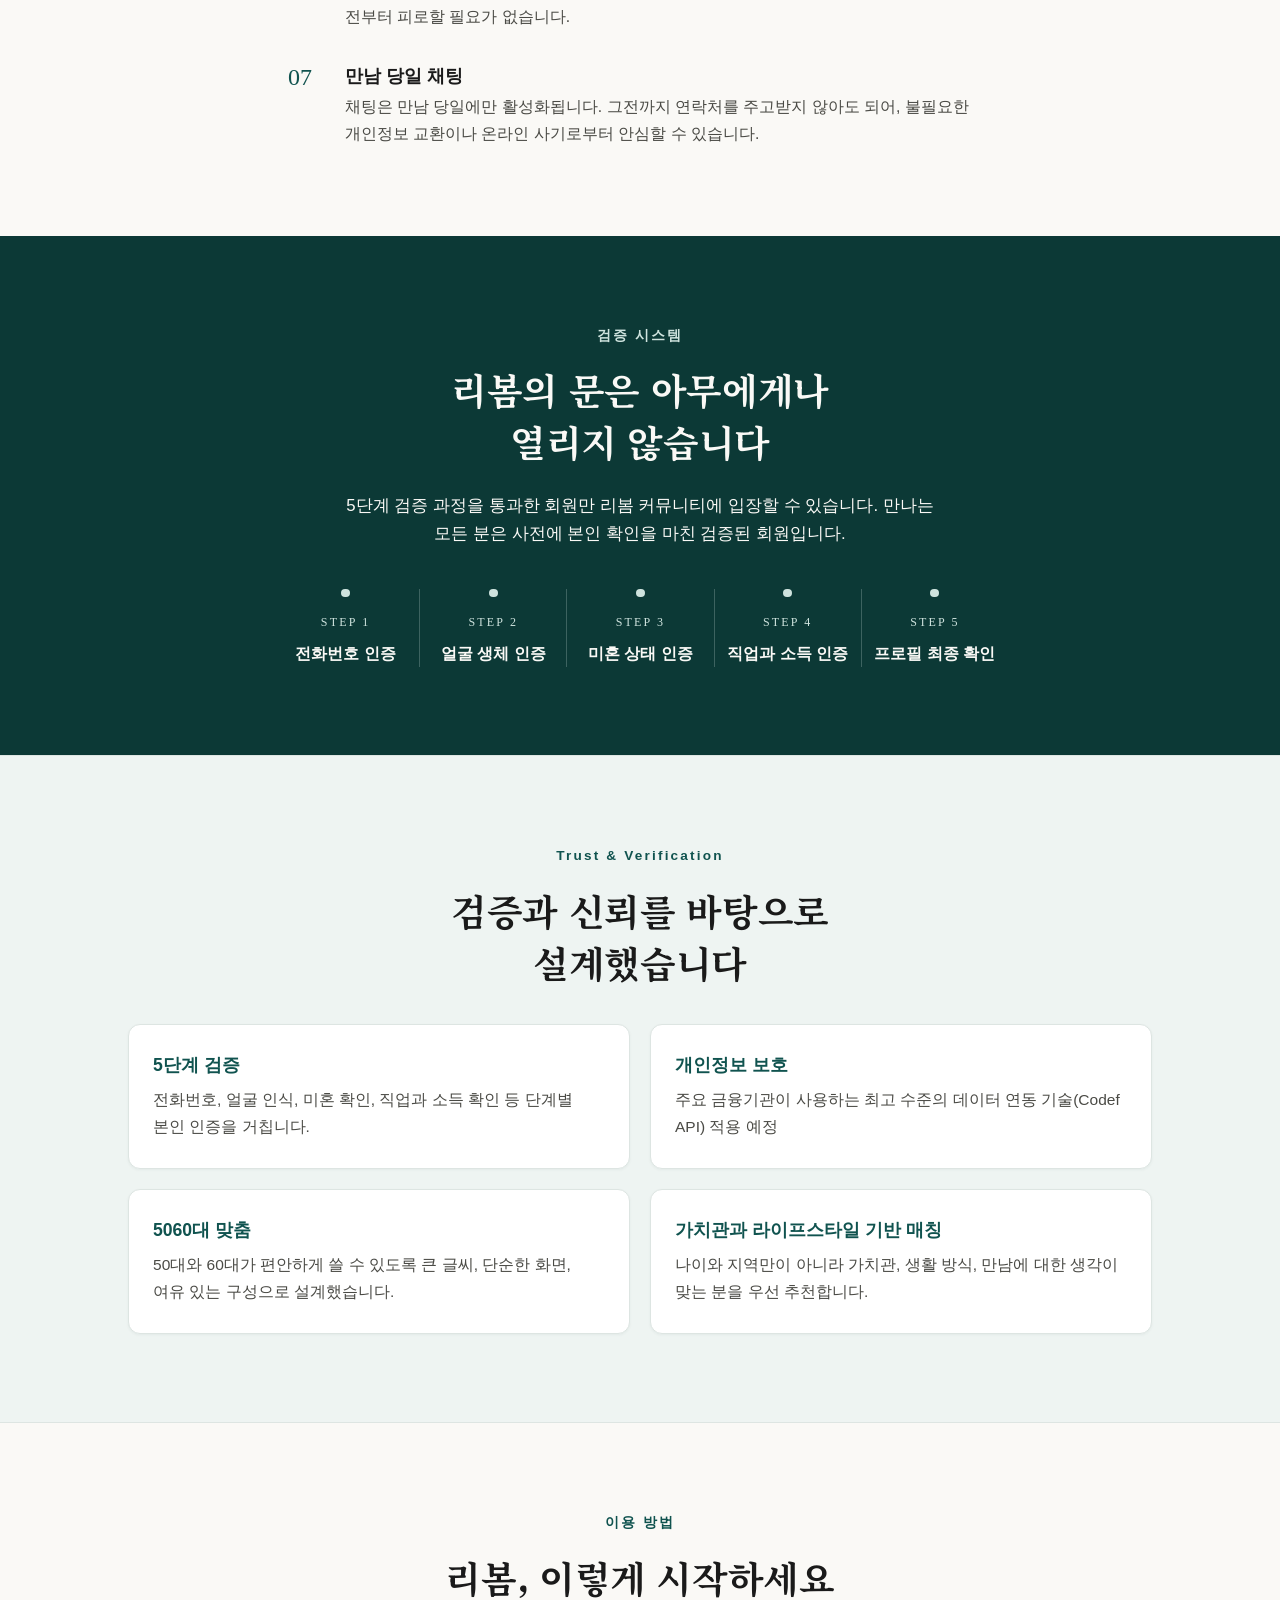
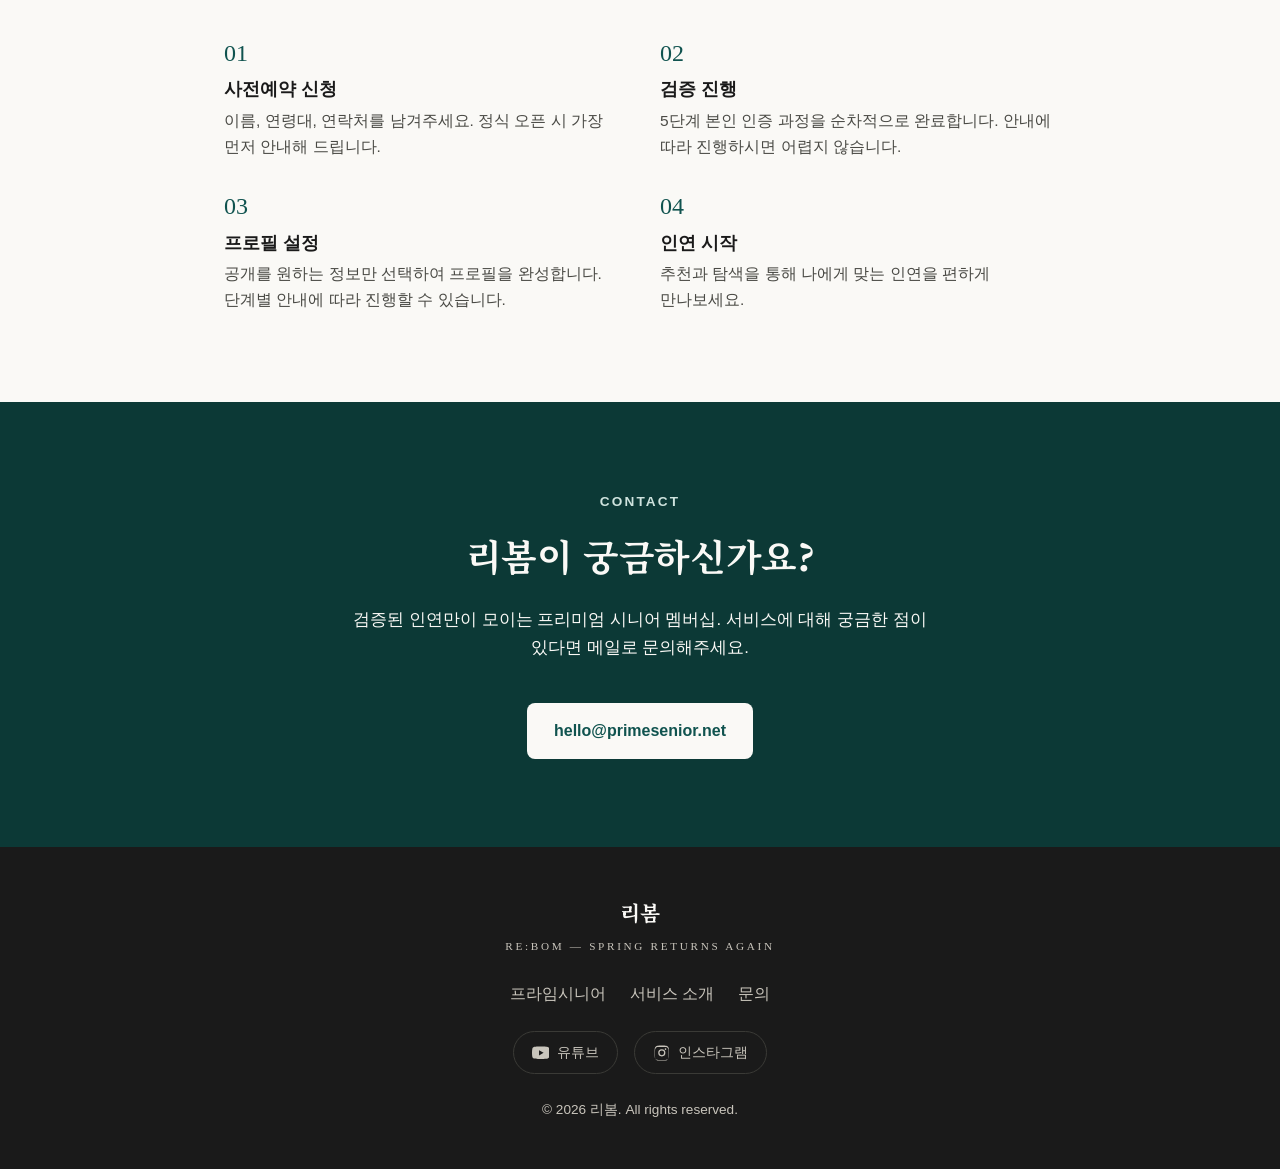
==== commit 99ea95fc: "Add rotation meetup pages: event intro and application Co-Authored-By: Claude Fable 5 <noreply@anthr" ====
--- a/rebom/index.html
+++ b/rebom/index.html
@@ -31,6 +31,7 @@
         <li><a href="#difference">차별점</a></li>
         <li><a href="#verification">검증 시스템</a></li>
         <li><a href="#how">이용 방법</a></li>
+        <li><a class="nav-cta" href="/rebom/rotation">8/25 소개팅</a></li>
         <li><a class="nav-parent" href="/">PRIMESENIOR</a></li>
       </ul>
     </nav>
@@ -54,6 +55,19 @@
       <div class="hero-actions">
         <a class="btn btn-primary" href="#about">서비스 둘러보기</a>
         <a class="btn btn-ghost" href="mailto:hello@primesenior.net">문의하기</a>
+      </div>
+    </section>
+
+    <section class="section section-tint" id="event" aria-labelledby="event-title">
+      <p class="eyebrow">첫 오프라인 모임</p>
+      <h2 id="event-title">8월 25일, 리봄의 첫<br>로테이션 소개팅이 열립니다</h2>
+      <p class="section-lead">
+        50대와 60대 여덟 분이 모여 네 분과 12분씩 이야기 나누는 자리입니다.
+        신논현 프라이빗 스튜디오에서 오후 1시부터 3시 30분까지 진행합니다.
+      </p>
+      <div class="hero-actions">
+        <a class="btn btn-primary" href="/rebom/rotation">행사 자세히 보기</a>
+        <a class="btn btn-ghost" href="/rebom/rotation/apply">참가 신청하기</a>
       </div>
     </section>
 
--- a/assets/rebom.css
+++ b/assets/rebom.css
@@ -174,6 +174,11 @@
   letter-spacing: 0.14em;
 }
 
+.nav-menu .nav-cta {
+  color: var(--accent);
+  font-weight: 600;
+}
+
 /* Hero */
 .hero {
   max-width: 64rem;
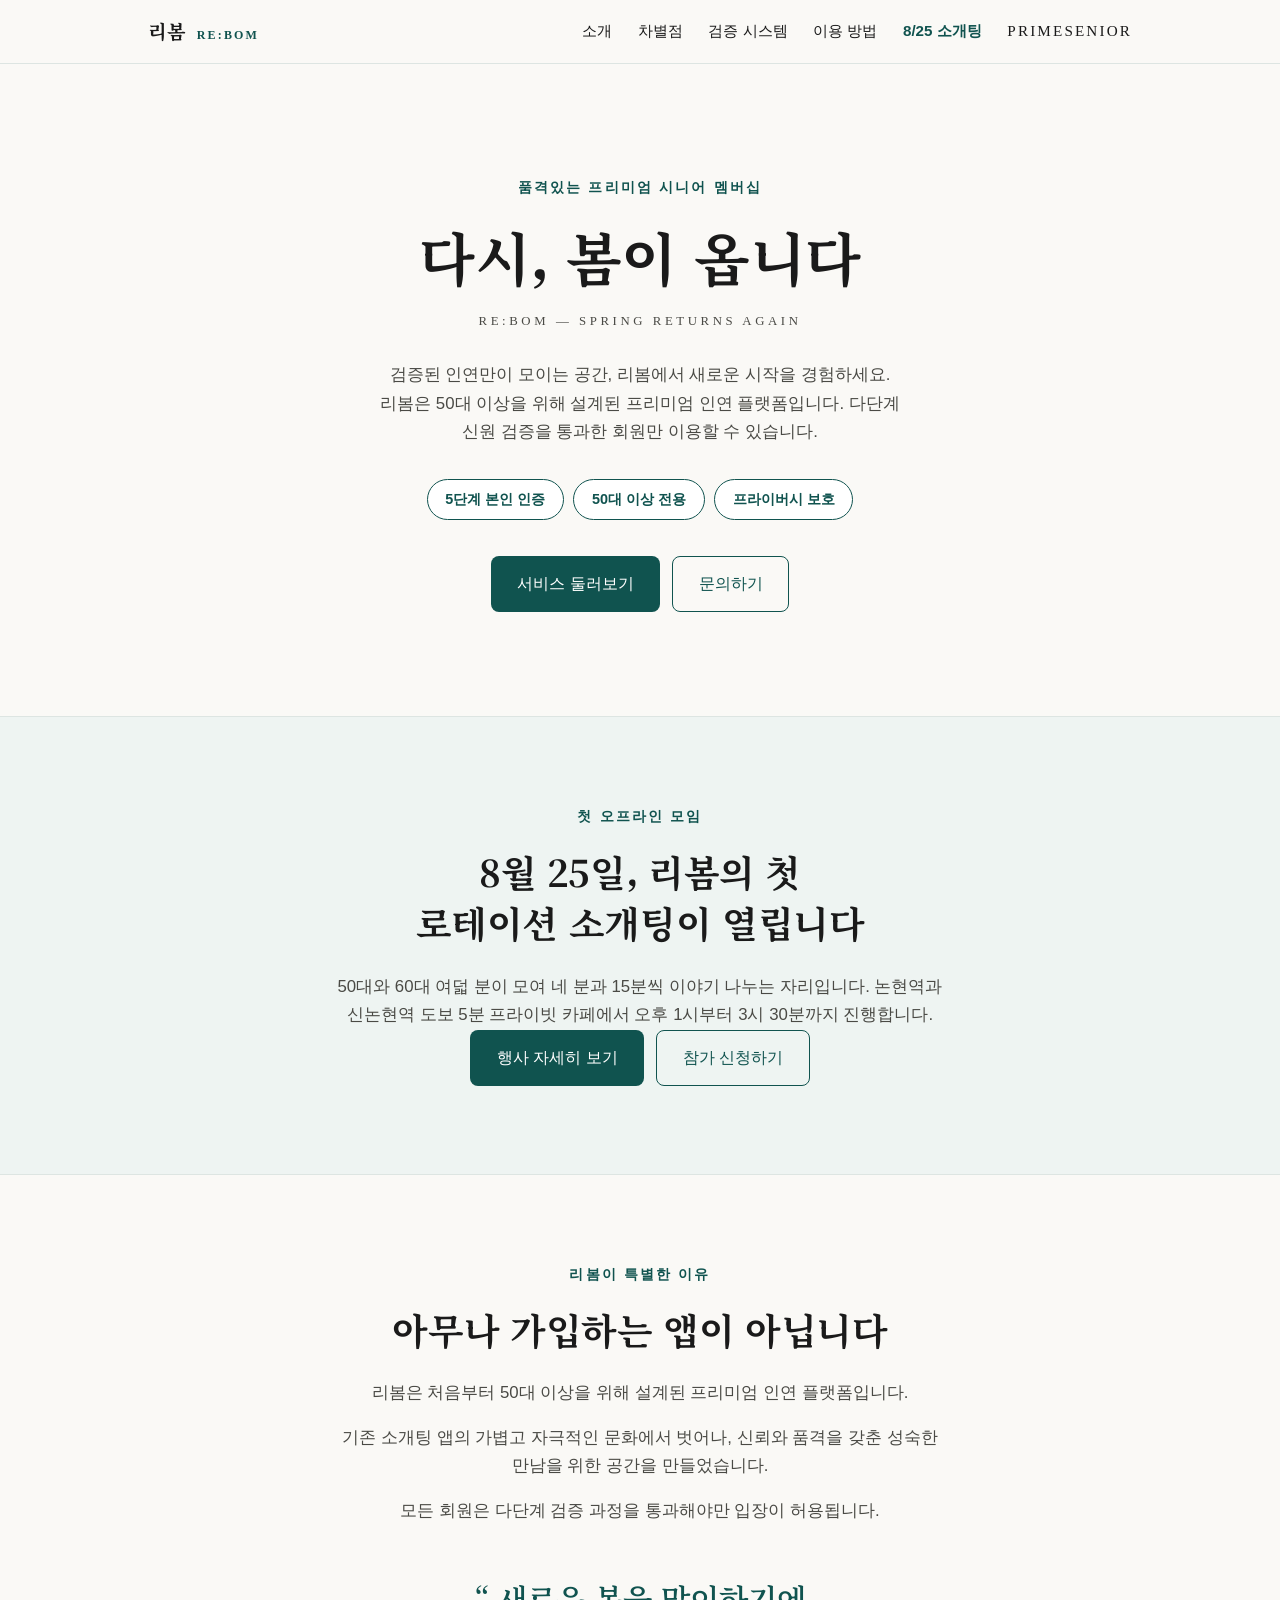
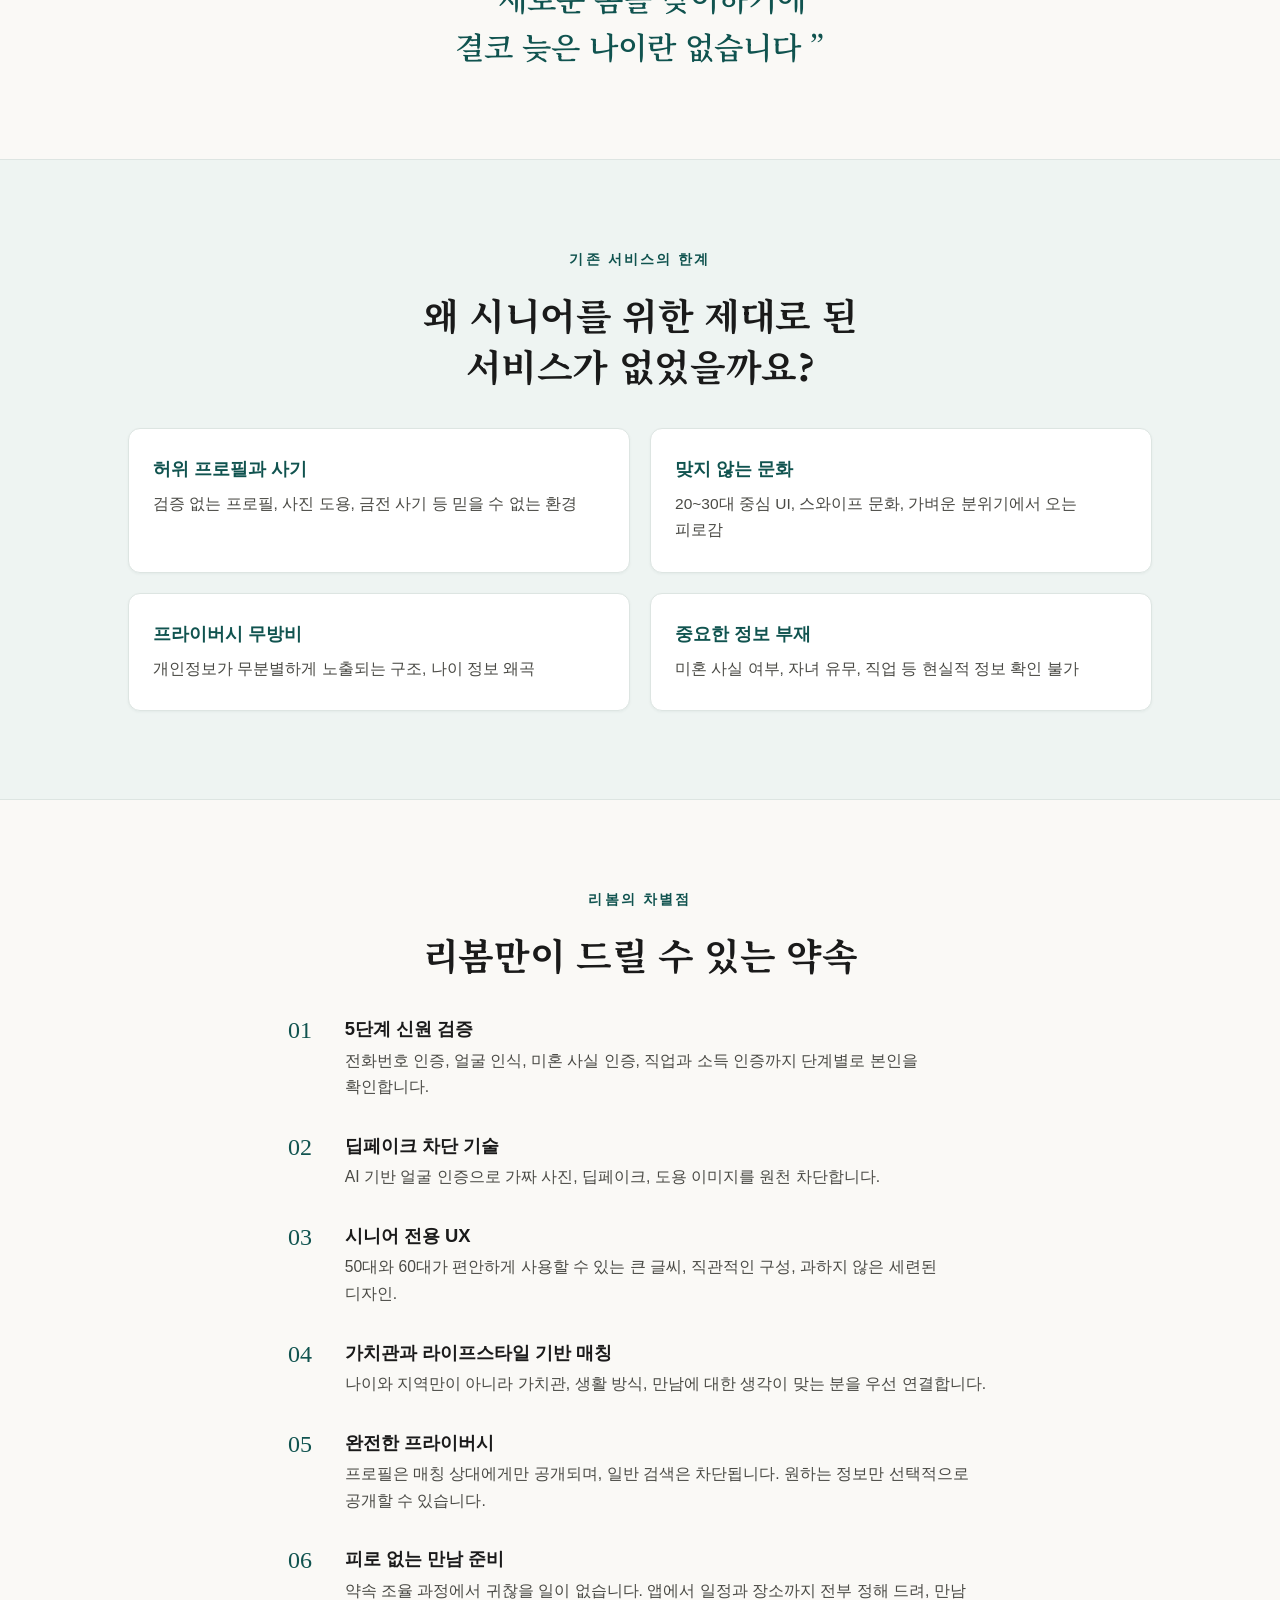
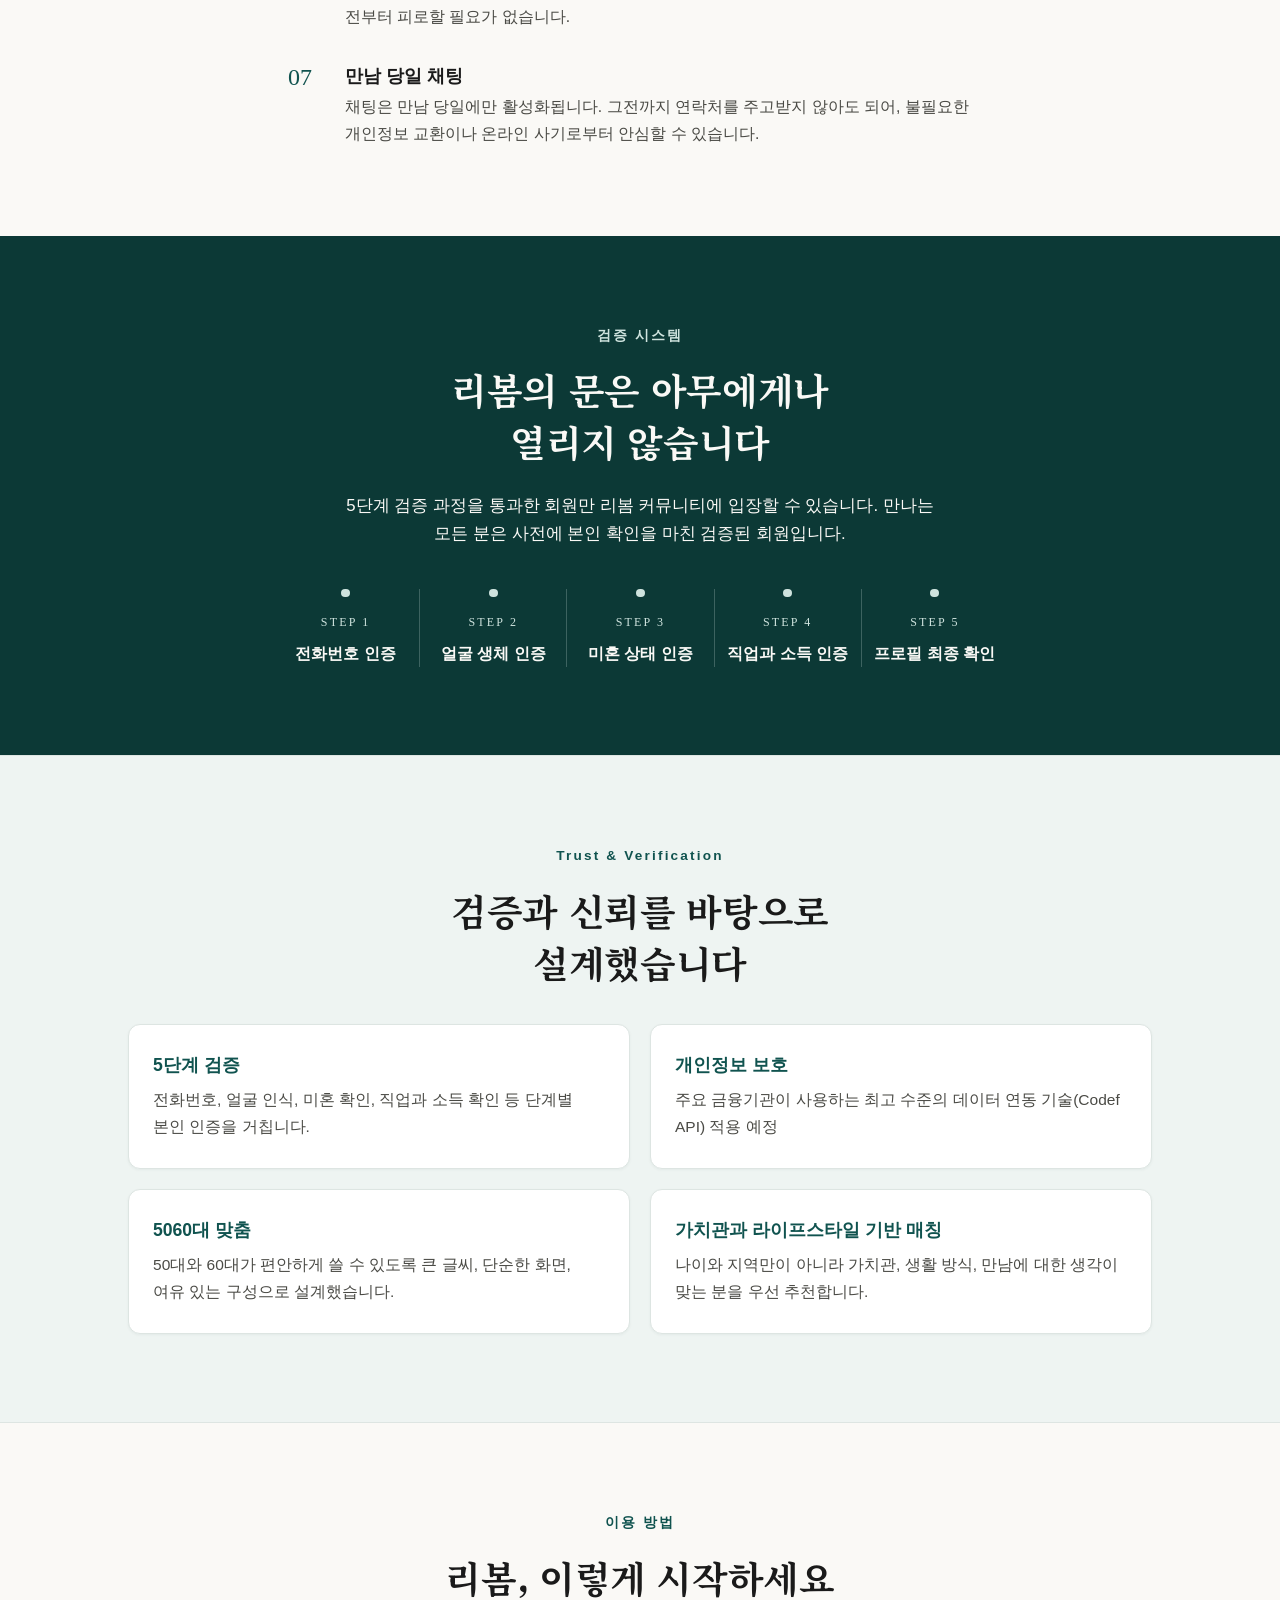
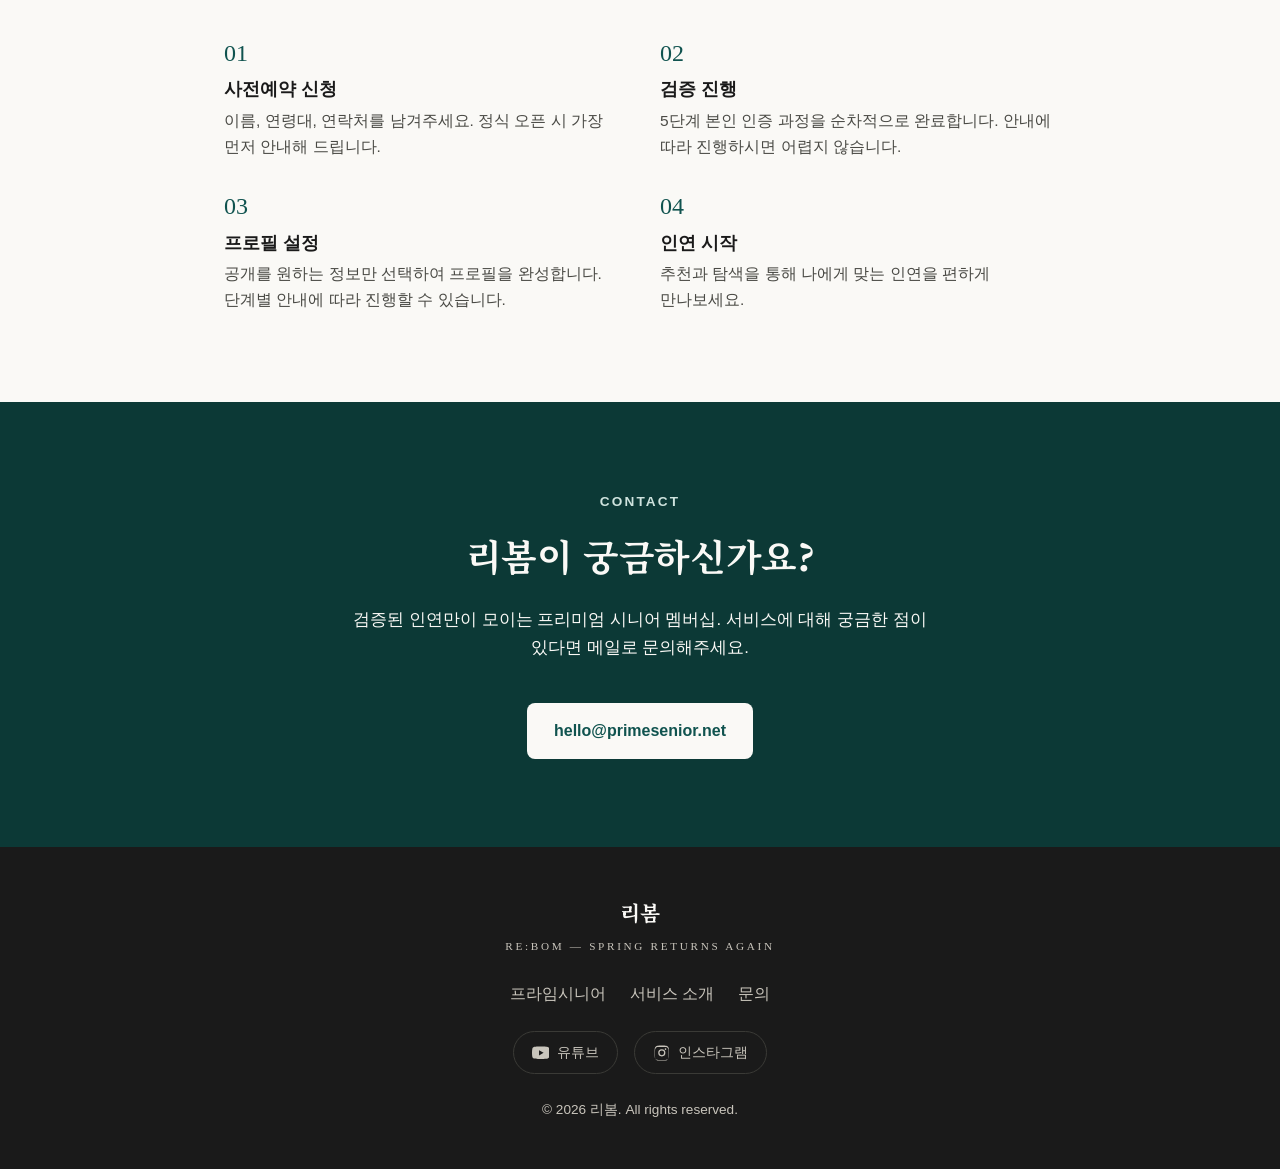
==== commit 80ea3606: "Update rotation event: new facts from Karrot post, design polish, main page card Co-Authored-By: Cla" ====
--- a/rebom/index.html
+++ b/rebom/index.html
@@ -62,8 +62,8 @@
       <p class="eyebrow">첫 오프라인 모임</p>
       <h2 id="event-title">8월 25일, 리봄의 첫<br>로테이션 소개팅이 열립니다</h2>
       <p class="section-lead">
-        50대와 60대 여덟 분이 모여 네 분과 12분씩 이야기 나누는 자리입니다.
-        신논현 프라이빗 스튜디오에서 오후 1시부터 3시 30분까지 진행합니다.
+        50대와 60대 여덟 분이 모여 네 분과 15분씩 이야기 나누는 자리입니다.
+        논현역과 신논현역 도보 5분 프라이빗 카페에서 오후 1시부터 3시 30분까지 진행합니다.
       </p>
       <div class="hero-actions">
         <a class="btn btn-primary" href="/rebom/rotation">행사 자세히 보기</a>
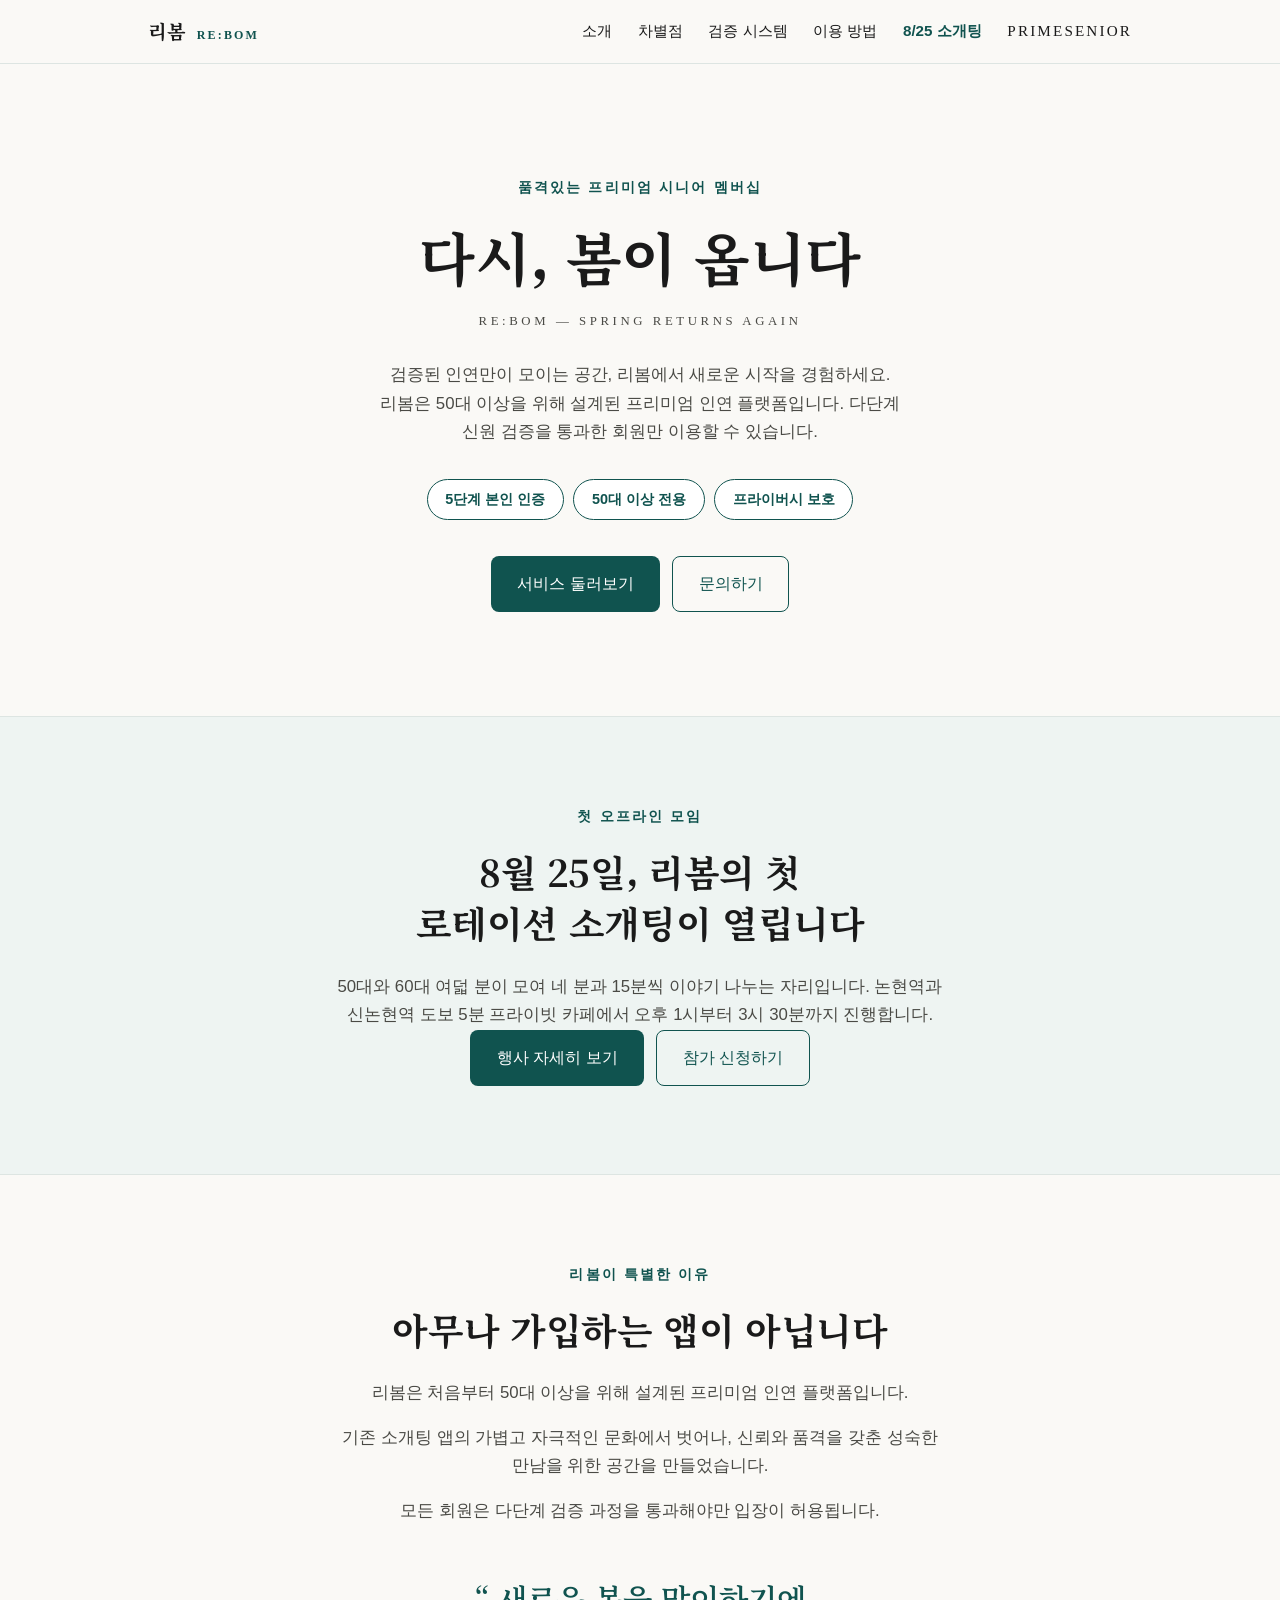
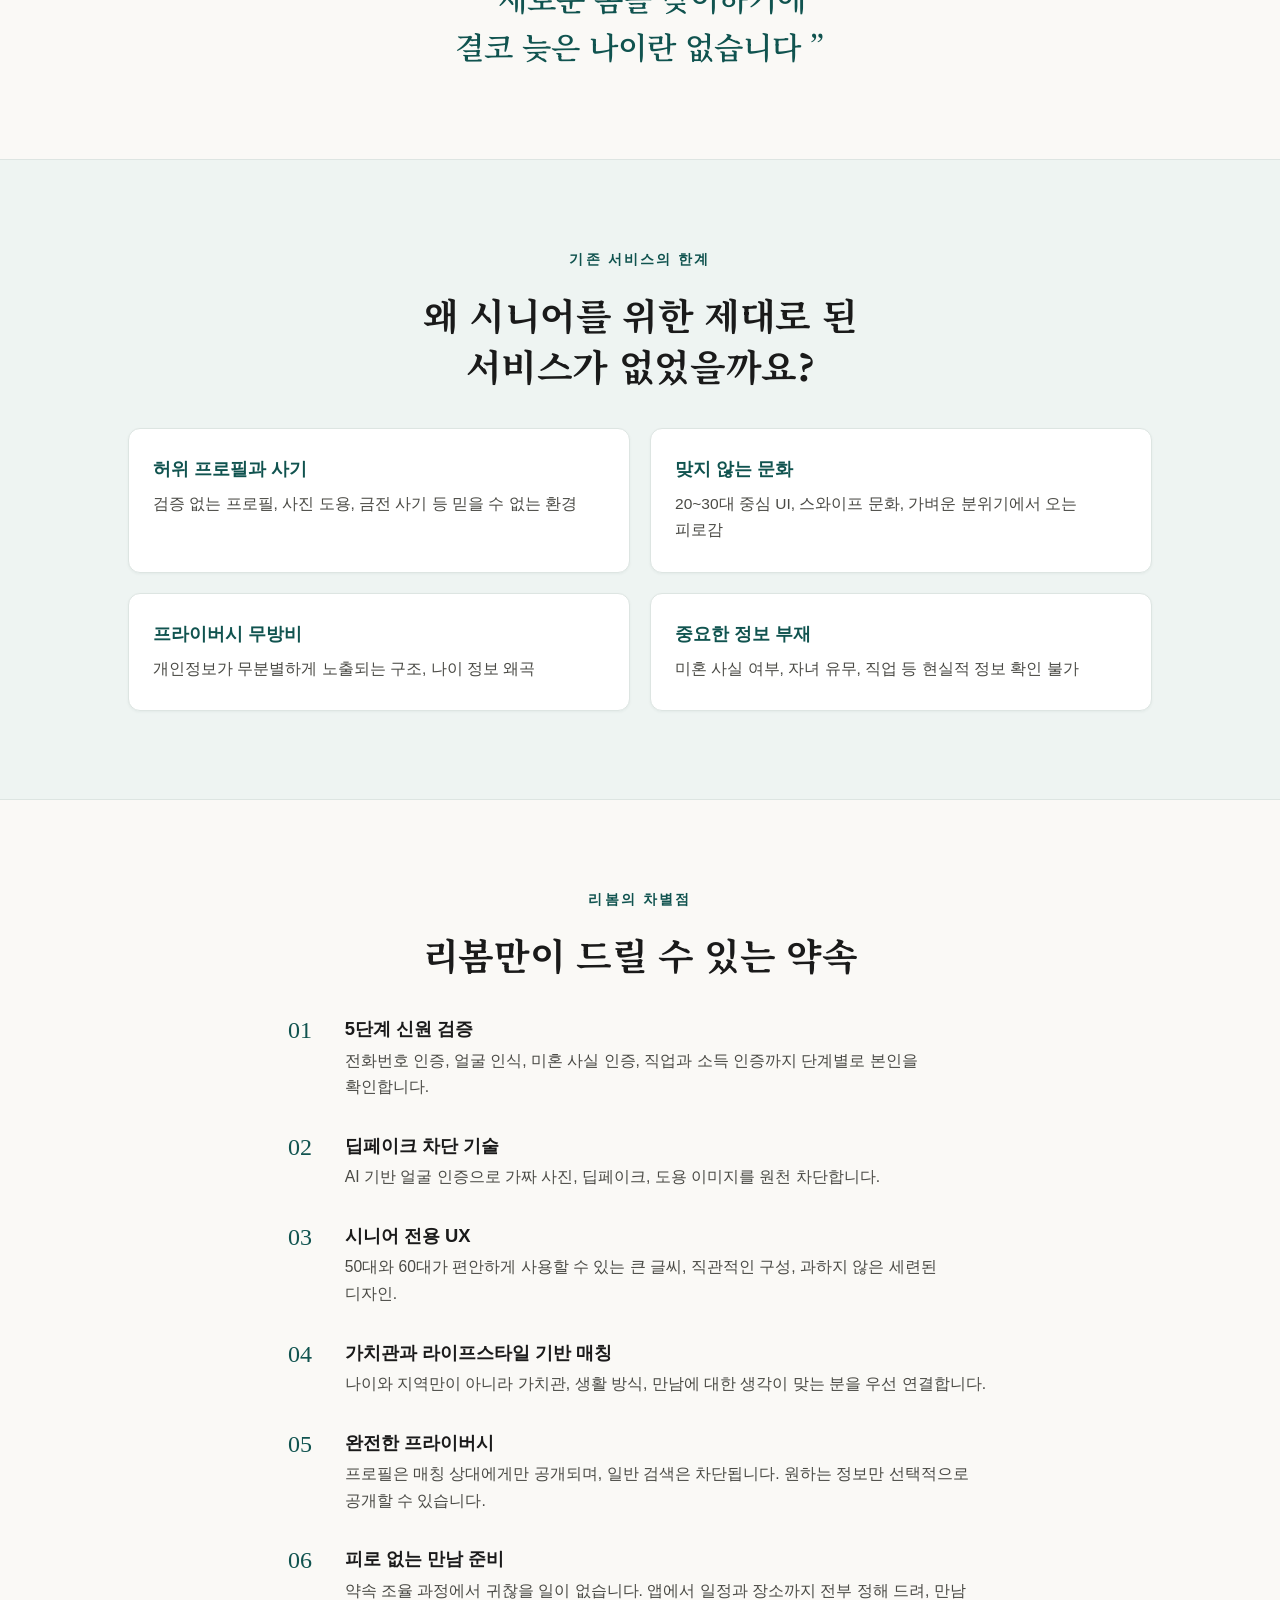
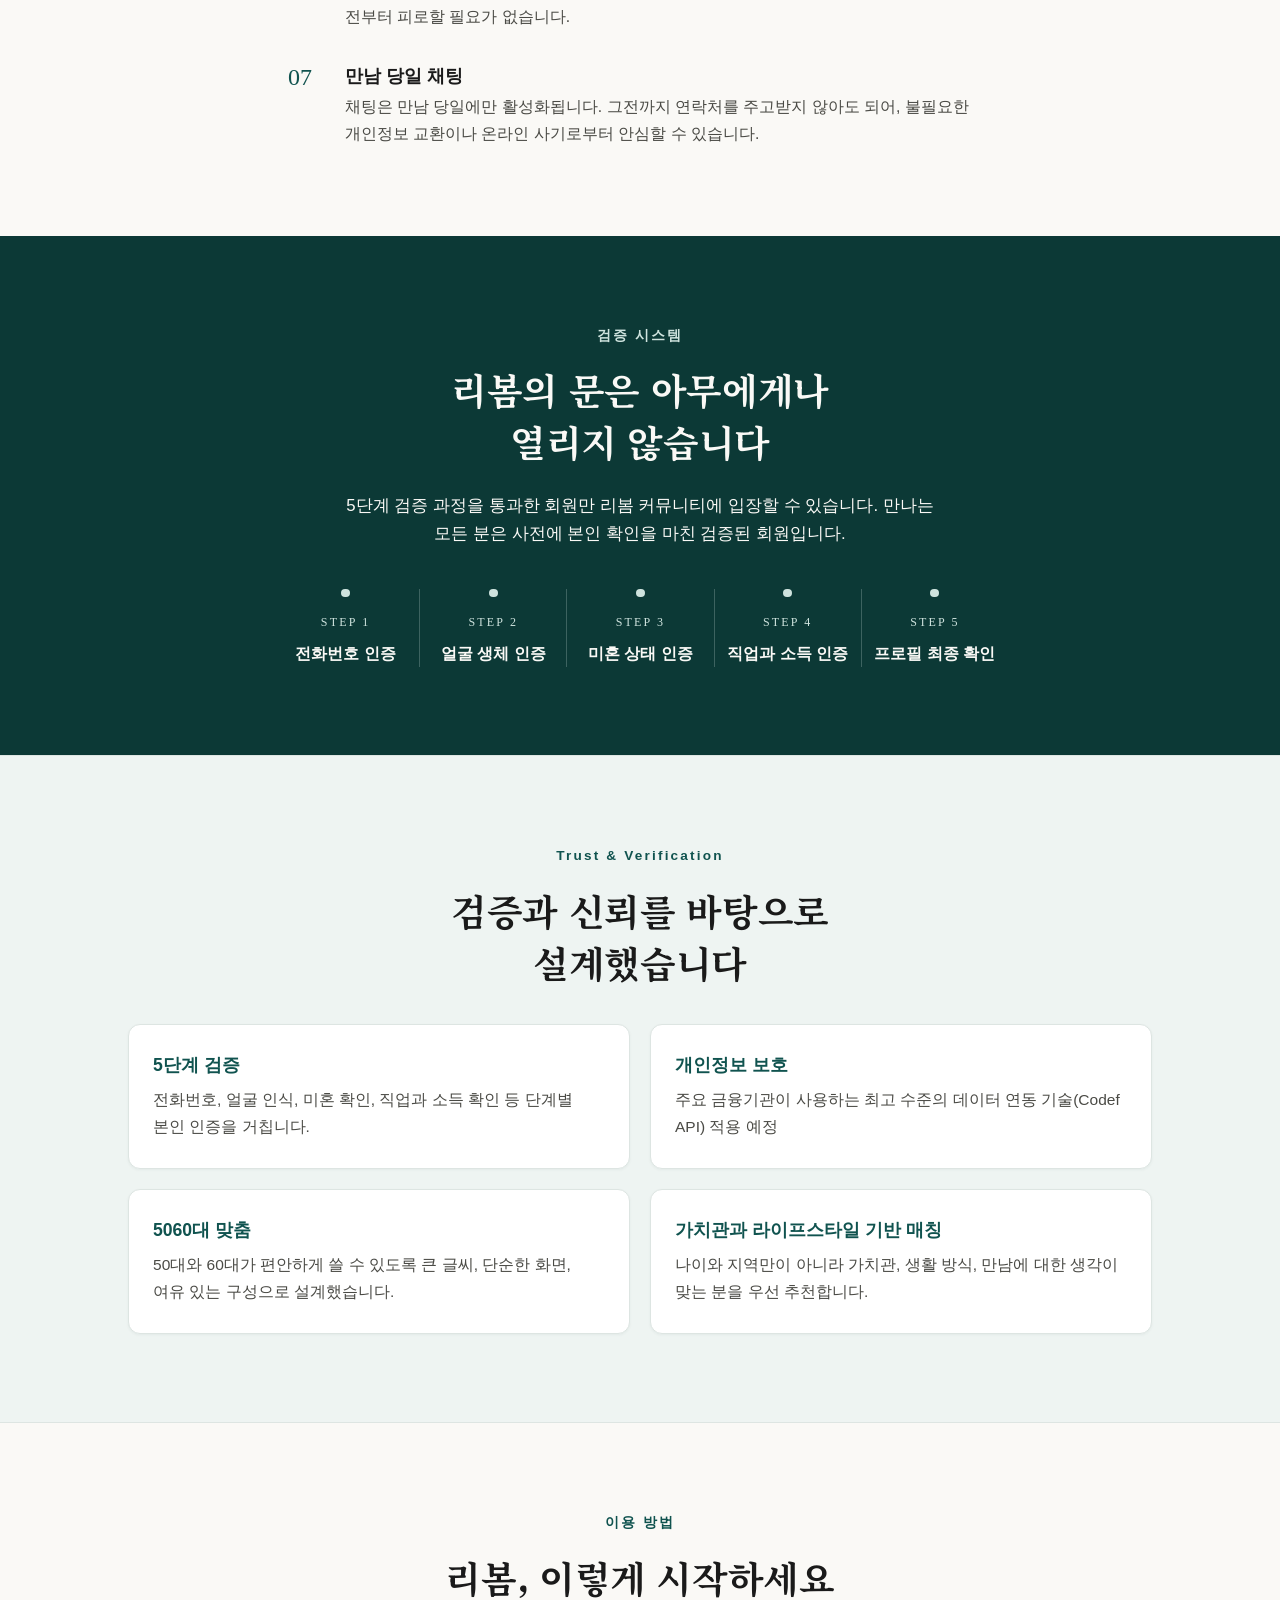
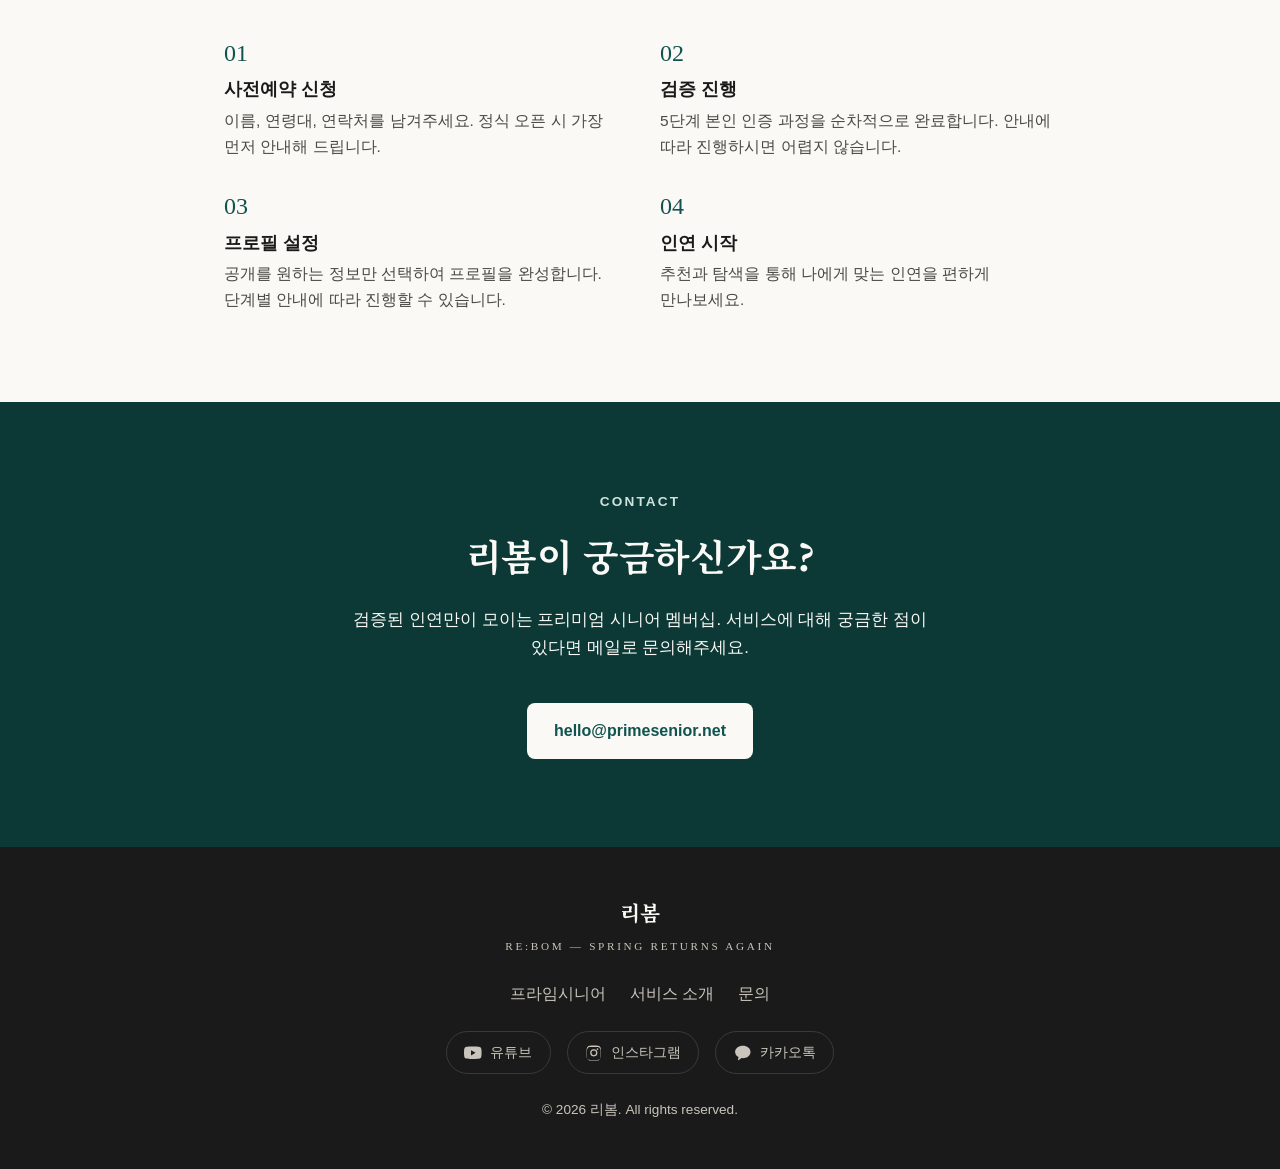
==== commit 6ef74b2e: "Add KakaoTalk open chat link to all footers Co-Authored-By: Claude Fable 5 <noreply@anthropic.com>" ====
--- a/rebom/index.html
+++ b/rebom/index.html
@@ -263,6 +263,12 @@
           <span>인스타그램</span>
         </a>
       </li>
+      <li>
+        <a href="https://open.kakao.com/o/sMoCZ6Ii" target="_blank" rel="noopener">
+          <svg class="social-icon" viewBox="0 0 24 24" aria-hidden="true" focusable="false"><path fill="currentColor" d="M12 2.5C6.2 2.5 1.5 6.2 1.5 10.8c0 2.9 1.9 5.5 4.8 7l-1 3.8c-.1.4.3.7.7.5l4.4-2.9c.5.1 1 .1 1.6.1 5.8 0 10.5-3.7 10.5-8.5S17.8 2.5 12 2.5z"/></svg>
+          <span>카카오톡</span>
+        </a>
+      </li>
     </ul>
     <p class="footer-copy">© 2026 리봄. All rights reserved.</p>
   </footer>
